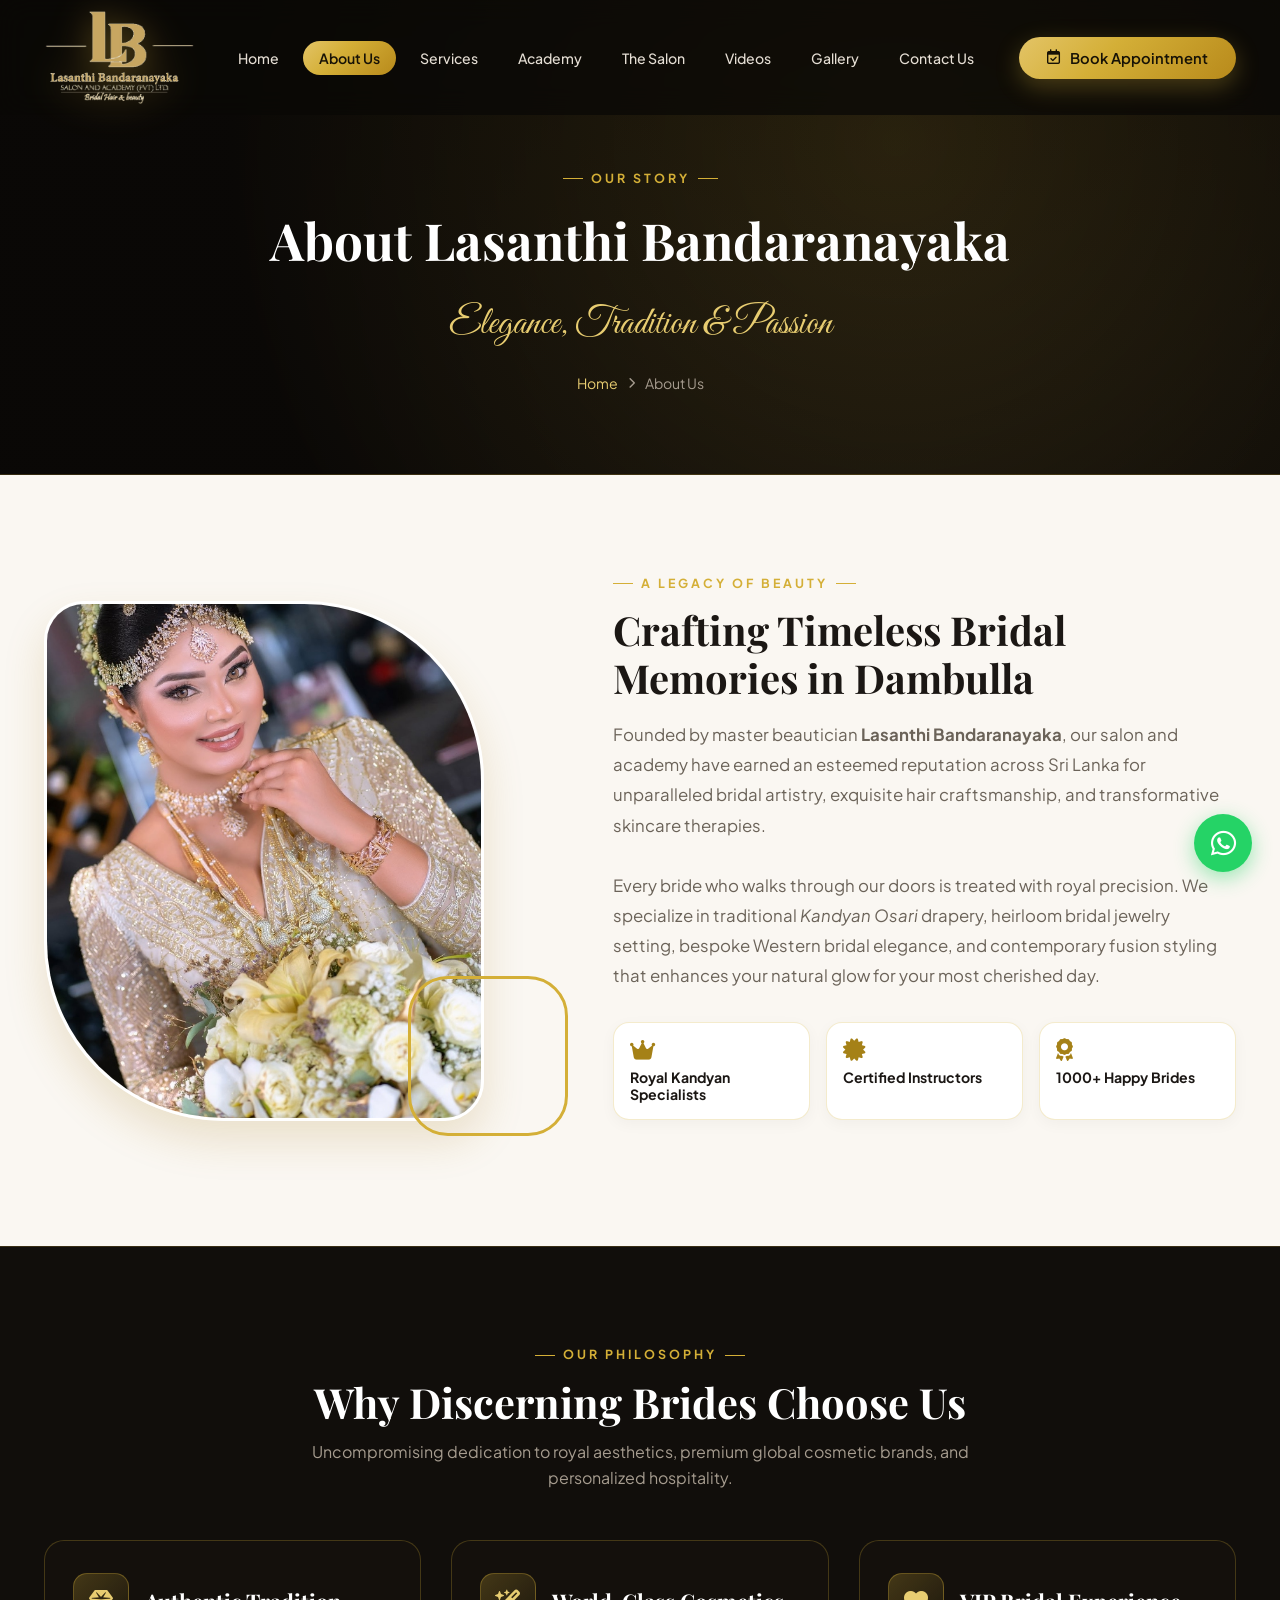
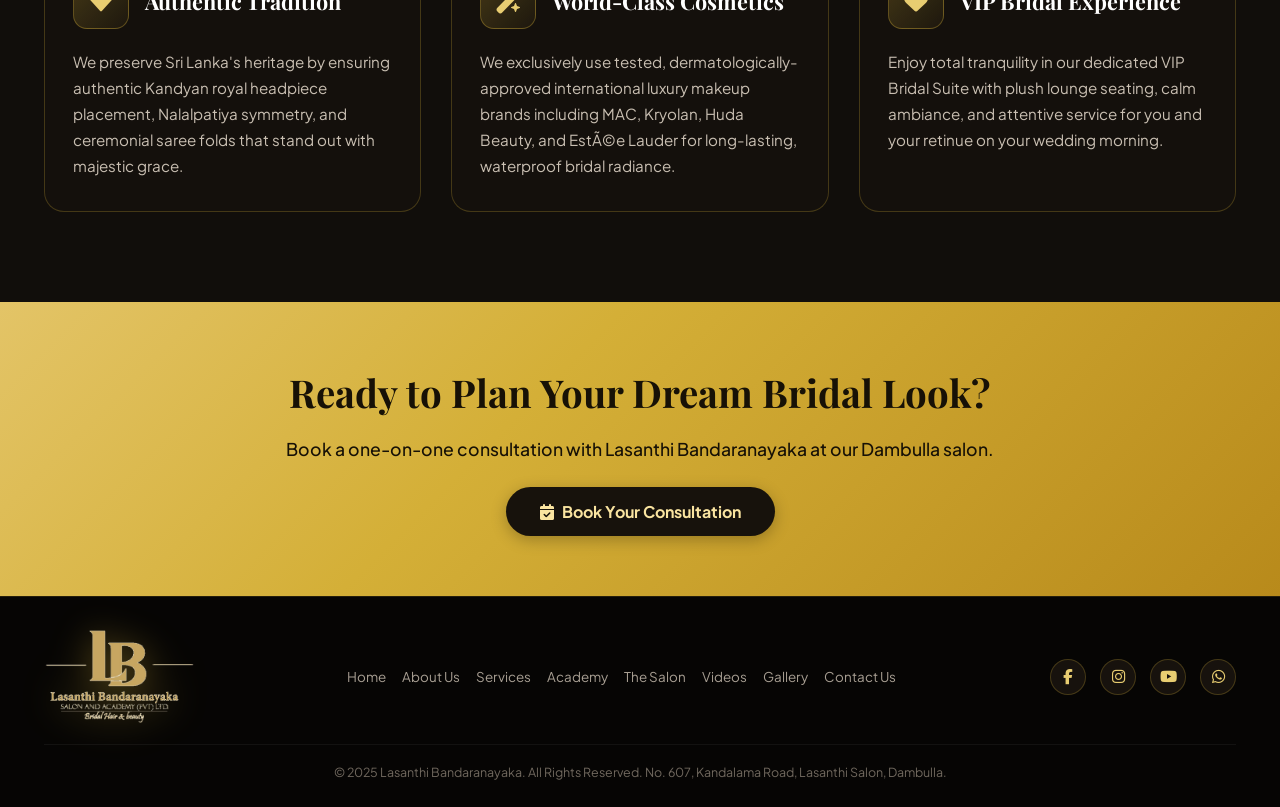
==== about.html @ 5cc7f461 "aaa aaaaaa" ====
﻿<!DOCTYPE html>
<html lang="en">
<head>
  <meta charset="UTF-8">
  <meta name="viewport" content="width=device-width, initial-scale=1.0">
  <title>About Us | Lasanthi Bandaranayaka Salon & Academy (Pvt) Ltd</title>
  <meta name="description" content="Discover the story of Lasanthi Bandaranayaka, Sri Lanka's leading bridal artist in Dambulla with over a decade of excellence in Kandyan bridal dressing and beauty culture.">
  <link rel="icon" type="image/svg+xml" href="data:image/svg+xml,<svg xmlns='http://www.w3.org/2000/svg' viewBox='0 0 100 100'><circle cx='50' cy='50' r='45' fill='%23120e09' stroke='%23d4af37' stroke-width='4'/><text x='50%' y='58%' font-family='serif' font-size='42' font-weight='bold' fill='%23d4af37' text-anchor='middle'>LB</text></svg>">
  <link rel="preconnect" href="https://fonts.googleapis.com">
  <link rel="preconnect" href="https://fonts.gstatic.com" crossorigin>
  <link href="https://fonts.googleapis.com/css2?family=Cinzel:wght@500;600;700;800&family=Great+Vibes&family=Playfair+Display:ital,wght@0,400;0,600;0,700;1,400;1,600&family=Plus+Jakarta+Sans:wght@300;400;500;600;700&display=swap" rel="stylesheet">
  <link rel="stylesheet" href="https://cdnjs.cloudflare.com/ajax/libs/font-awesome/6.5.1/css/all.min.css">
  <link rel="stylesheet" href="assets/css/style.css">
</head>
<body>

  <!-- Header -->
  <header class="site-header scrolled">
    <div class="container nav-wrapper">
      <a href="index.html" class="brand-logo">
        <img src="assets/images/logo_transparent.png" alt="Lasanthi Bandaranayaka Salon and Academy (Pvt) Ltd" class="site-logo-img">
      </a>

      <nav>
        <ul class="nav-menu">
          <li><a href="index.html" class="nav-link">Home</a></li>
          <li><a href="about.html" class="nav-link active">About Us</a></li>
          <li><a href="services.html" class="nav-link">Services</a></li>
          <li><a href="academy.html" class="nav-link">Academy</a></li>
          <li><a href="salon.html" class="nav-link">The Salon</a></li>
          <li><a href="videos.html" class="nav-link">Videos</a></li>
          <li><a href="gallery.html" class="nav-link">Gallery</a></li>
          <li><a href="contact.html" class="nav-link">Contact Us</a></li>
        </ul>
      </nav>

      <div class="header-action">
        <button class="btn-gold" data-open-modal="booking">
          <i class="fa-regular fa-calendar-check"></i>
          <span>Book Appointment</span>
        </button>
        <button class="mobile-toggle" aria-label="Toggle navigation">
          <i class="fa-solid fa-bars"></i>
        </button>
      </div>
    </div>
  </header>

  <!-- Banner -->
  <section class="page-banner">
    <div class="container">
      <span class="tag-label">Our Story</span>
      <h1 class="page-banner-title">About Lasanthi Bandaranayaka</h1>
      <div class="page-banner-sub">Elegance, Tradition & Passion</div>
      <div class="breadcrumb-nav">
        <a href="index.html">Home</a>
        <i class="fa-solid fa-chevron-right" style="font-size: 0.7rem;"></i>
        <span>About Us</span>
      </div>
    </div>
  </section>

  <!-- Main Story Section -->
  <section class="about-section" style="padding: 90px 0;">
    <div class="container about-grid">
      <div class="about-visual">
        <div class="about-image-frame">
          <img src="assets/images/bridal_2.jpg" alt="Lasanthi Bandaranayaka Bridal Artistry">
        </div>
        <div class="about-frame-decor"></div>
      </div>

      <div class="about-content">
        <span class="tag-label">A Legacy of Beauty</span>
        <h2 class="about-title">Crafting Timeless Bridal Memories in Dambulla</h2>
        <p class="about-text">
          Founded by master beautician <strong>Lasanthi Bandaranayaka</strong>, our salon and academy have earned an esteemed reputation across Sri Lanka for unparalleled bridal artistry, exquisite hair craftsmanship, and transformative skincare therapies.
        </p>
        <p class="about-text">
          Every bride who walks through our doors is treated with royal precision. We specialize in traditional <em>Kandyan Osari</em> drapery, heirloom bridal jewelry setting, bespoke Western bridal elegance, and contemporary fusion styling that enhances your natural glow for your most cherished day.
        </p>

        <div class="about-badges">
          <div class="badge-item">
            <i class="fa-solid fa-crown"></i>
            <span>Royal Kandyan Specialists</span>
          </div>
          <div class="badge-item">
            <i class="fa-solid fa-certificate"></i>
            <span>Certified Instructors</span>
          </div>
          <div class="badge-item">
            <i class="fa-solid fa-award"></i>
            <span>1000+ Happy Brides</span>
          </div>
        </div>
      </div>
    </div>
  </section>

  <!-- Values & Philosophy Section -->
  <section style="background: #110e0b; padding: 90px 0; border-top: 1px solid rgba(212, 175, 55, 0.2);">
    <div class="container">
      <div class="section-header-center">
        <span class="tag-label">Our Philosophy</span>
        <h2 class="section-heading">Why Discerning Brides Choose Us</h2>
        <p class="section-subtext">Uncompromising dedication to royal aesthetics, premium global cosmetic brands, and personalized hospitality.</p>
      </div>

      <div class="services-catalog-grid" style="grid-template-columns: repeat(3, 1fr);">
        <div class="service-detail-card">
          <div class="service-card-head">
            <div class="service-card-icon"><i class="fa-solid fa-gem"></i></div>
            <h3 class="service-card-name">Authentic Tradition</h3>
          </div>
          <p style="color: #c9bfb2; font-size: 0.95rem; line-height: 1.7;">
            We preserve Sri Lanka's heritage by ensuring authentic Kandyan royal headpiece placement, Nalalpatiya symmetry, and ceremonial saree folds that stand out with majestic grace.
          </p>
        </div>

        <div class="service-detail-card">
          <div class="service-card-head">
            <div class="service-card-icon"><i class="fa-solid fa-wand-magic-sparkles"></i></div>
            <h3 class="service-card-name">World-Class Cosmetics</h3>
          </div>
          <p style="color: #c9bfb2; font-size: 0.95rem; line-height: 1.7;">
            We exclusively use tested, dermatologically-approved international luxury makeup brands including MAC, Kryolan, Huda Beauty, and EstÃ©e Lauder for long-lasting, waterproof bridal radiance.
          </p>
        </div>

        <div class="service-detail-card">
          <div class="service-card-head">
            <div class="service-card-icon"><i class="fa-solid fa-heart"></i></div>
            <h3 class="service-card-name">VIP Bridal Experience</h3>
          </div>
          <p style="color: #c9bfb2; font-size: 0.95rem; line-height: 1.7;">
            Enjoy total tranquility in our dedicated VIP Bridal Suite with plush lounge seating, calm ambiance, and attentive service for you and your retinue on your wedding morning.
          </p>
        </div>
      </div>
    </div>
  </section>

  <!-- CTA Banner -->
  <section style="background: var(--gold-gradient); padding: 60px 0; color: #171106; text-align: center;">
    <div class="container">
      <h2 style="font-family: var(--font-serif); font-size: 2.4rem; margin-bottom: 12px; font-weight: 700;">Ready to Plan Your Dream Bridal Look?</h2>
      <p style="font-size: 1.1rem; font-weight: 500; margin-bottom: 24px;">Book a one-on-one consultation with Lasanthi Bandaranayaka at our Dambulla salon.</p>
      <button class="btn-dark-pill" data-open-modal="booking" style="font-size: 1rem; padding: 14px 34px;">
        <i class="fa-solid fa-calendar-check"></i>
        <span>Book Your Consultation</span>
      </button>
    </div>
  </section>

  <!-- Footer -->
  <footer class="site-footer">
    <div class="container">
      <div class="footer-row">
        <a href="index.html" class="brand-logo">
          <img src="assets/images/logo_transparent.png" alt="Lasanthi Bandaranayaka Salon and Academy (Pvt) Ltd" class="site-logo-img">
        </a>

        <ul class="footer-nav">
          <li><a href="index.html">Home</a></li>
          <li><a href="about.html">About Us</a></li>
          <li><a href="services.html">Services</a></li>
          <li><a href="academy.html">Academy</a></li>
          <li><a href="salon.html">The Salon</a></li>
          <li><a href="videos.html">Videos</a></li>
          <li><a href="gallery.html">Gallery</a></li>
          <li><a href="contact.html">Contact Us</a></li>
        </ul>

        <div class="social-links">
          <a href="https://facebook.com" target="_blank" rel="noopener" class="social-icon" aria-label="Facebook"><i class="fa-brands fa-facebook-f"></i></a>
          <a href="https://instagram.com" target="_blank" rel="noopener" class="social-icon" aria-label="Instagram"><i class="fa-brands fa-instagram"></i></a>
          <a href="https://youtube.com" target="_blank" rel="noopener" class="social-icon" aria-label="YouTube"><i class="fa-brands fa-youtube"></i></a>
          <a href="https://wa.me/94777958184" target="_blank" rel="noopener" class="social-icon" aria-label="WhatsApp"><i class="fa-brands fa-whatsapp"></i></a>
        </div>
      </div>

      <div class="footer-bottom-copy">
        &copy; 2025 Lasanthi Bandaranayaka. All Rights Reserved. No. 607, Kandalama Road, Lasanthi Salon, Dambulla.
      </div>
    </div>
  </footer>

  <!-- Booking Modal -->
  <div class="modal-backdrop" id="appointment-modal">
    <div class="modal-content-card">
      <button class="modal-close-btn" aria-label="Close modal"><i class="fa-solid fa-xmark"></i></button>
      <div style="text-align: center; margin-bottom: 24px;">
        <span class="tag-label">Reservation</span>
        <h2 style="font-family: var(--font-serif); color: #fff; font-size: 1.8rem;">Book an Appointment</h2>
        <p style="color: var(--text-muted); font-size: 0.88rem; margin-top: 4px;">Connect with Lasanthi Salon Dambulla directly via WhatsApp</p>
      </div>

      <form id="booking-form">
        <div class="form-group">
          <label class="form-label" for="booking-name">Your Full Name</label>
          <input type="text" id="booking-name" class="form-control" placeholder="e.g. Nimali Perera" required>
        </div>

        <div class="form-group">
          <label class="form-label" for="booking-phone">Contact Number</label>
          <input type="tel" id="booking-phone" class="form-control" placeholder="e.g. 077 123 4567" required>
        </div>

        <div class="form-group">
          <label class="form-label" for="booking-service">Service or Course</label>
          <select id="booking-service" class="form-control" required>
            <option value="Bridal Makeup">Bridal Makeup & Saree Draping (Kandyan / Western)</option>
            <option value="Hair Styling">Hair Styling & Treatment</option>
            <option value="Facial & Skin Care">Facial & Skin Care Therapy</option>
            <option value="Makeup Services">Party / Event Makeup</option>
            <option value="Nail Care">Nail Art & Manicure</option>
            <option value="Beauty Treatments">Full Body Beauty Treatment</option>
            <option value="Academy Enrollment">Beauty Academy Diploma / Course</option>
          </select>
        </div>

        <div class="form-group">
          <label class="form-label" for="booking-date">Preferred Date</label>
          <input type="date" id="booking-date" class="form-control">
        </div>

        <div class="form-group">
          <label class="form-label" for="booking-notes">Special Requests / Questions</label>
          <textarea id="booking-notes" class="form-control" rows="3" placeholder="Tell us about your wedding date, event, or inquiry..."></textarea>
        </div>

        <button type="submit" class="btn-gold" style="width: 100%; padding: 14px; font-size: 1rem; border-radius: var(--radius-md);">
          <i class="fa-brands fa-whatsapp" style="font-size: 1.2rem;"></i>
          <span>Send Booking Request via WhatsApp</span>
        </button>
      </form>
    </div>
  </div>

  <!-- Floating WhatsApp Quick Button -->
  <a href="https://wa.me/94777958184?text=Hello%20Lasanthi%20Salon%20%26%20Academy%2C%20I%20would%20like%20to%20inquire%20about%20your%20services" class="floating-wa-btn" target="_blank" rel="noopener" aria-label="Chat on WhatsApp">
    <i class="fa-brands fa-whatsapp"></i>
  </a>

  <script src="assets/js/main.js"></script>
</body>
</html>
---- assets/css/style.css ----
/* ==========================================================================
   LASANTHI BANDARANAYAKA SALON & ACADEMY (PVT) LTD
   Bridal Hair & Beauty - Official Luxury Stylesheet
   ========================================================================== */

:root {
  --color-bg-dark: #0a0806;
  --color-bg-dark-card: #13100d;
  --color-bg-dark-surface: #181410;
  --color-bg-light: #faf7f2;
  --color-bg-light-alt: #f3ece1;
  --color-cream: #fffaf0;
  
  --color-gold-100: #fbf5df;
  --color-gold-200: #f5e4a8;
  --color-gold-300: #e8cd71;
  --color-gold-400: #d4af37;
  --color-gold-500: #c29d28;
  --color-gold-600: #a58117;
  --color-gold-700: #7c5f0e;
  
  --gold-gradient: linear-gradient(135deg, #e3c467 0%, #d4af37 40%, #b88a1b 100%);
  --gold-gradient-hover: linear-gradient(135deg, #f7dc88 0%, #e2be4b 40%, #c89824 100%);
  --gold-gradient-soft: linear-gradient(135deg, rgba(212, 175, 55, 0.25) 0%, rgba(212, 175, 55, 0.05) 100%);
  --dark-gradient: linear-gradient(180deg, #0a0806 0%, #15110d 100%);
  
  --text-light: #f7f2ea;
  --text-muted: #a69c8f;
  --text-dark: #1b1714;
  --text-dark-muted: #6b6359;
  
  --font-serif: 'Playfair Display', Georgia, serif;
  --font-title: 'Cinzel', serif;
  --font-script: 'Great Vibes', cursive;
  --font-body: 'Plus Jakarta Sans', system-ui, -apple-system, sans-serif;
  
  --shadow-sm: 0 4px 12px rgba(0, 0, 0, 0.08);
  --shadow-md: 0 8px 24px rgba(0, 0, 0, 0.12);
  --shadow-lg: 0 16px 40px rgba(0, 0, 0, 0.2);
  --shadow-gold: 0 8px 25px rgba(212, 175, 55, 0.3);
  --shadow-gold-lg: 0 14px 45px rgba(212, 175, 55, 0.45);
  
  --radius-sm: 8px;
  --radius-md: 16px;
  --radius-lg: 24px;
  --radius-full: 9999px;
  
  --transition: all 0.35s cubic-bezier(0.2, 0.8, 0.2, 1);
}

*, *::before, *::after {
  box-sizing: border-box;
  margin: 0;
  padding: 0;
}

html {
  scroll-behavior: smooth;
  font-size: 16px;
}

body {
  font-family: var(--font-body);
  color: var(--text-light);
  background-color: var(--color-bg-dark);
  line-height: 1.6;
  overflow-x: hidden;
  -webkit-font-smoothing: antialiased;
}

a {
  color: inherit;
  text-decoration: none;
  transition: var(--transition);
}

img, video {
  max-width: 100%;
  display: block;
}

button {
  font-family: inherit;
  border: none;
  background: none;
  cursor: pointer;
  outline: none;
  transition: var(--transition);
}

.container {
  width: 100%;
  max-width: 1240px;
  margin: 0 auto;
  padding: 0 24px;
}

/* ==========================================================================
   Typography & Utilities
   ========================================================================== */
.font-script {
  font-family: var(--font-script);
}

.font-serif {
  font-family: var(--font-serif);
}

.font-title {
  font-family: var(--font-title);
}

.text-gold {
  color: var(--color-gold-400);
}

.text-gradient-gold {
  background: var(--gold-gradient);
  -webkit-background-clip: text;
  -webkit-text-fill-color: transparent;
  display: inline-block;
}

.tag-label {
  display: inline-flex;
  align-items: center;
  gap: 8px;
  font-size: 0.78rem;
  letter-spacing: 3px;
  text-transform: uppercase;
  font-weight: 700;
  color: var(--color-gold-400);
  margin-bottom: 12px;
}

.tag-label::before,
.tag-label::after {
  content: '';
  display: inline-block;
  width: 20px;
  height: 1px;
  background-color: var(--color-gold-400);
}

.btn-gold {
  display: inline-flex;
  align-items: center;
  justify-content: center;
  gap: 10px;
  background: var(--gold-gradient);
  color: #171206;
  font-weight: 600;
  font-size: 0.92rem;
  padding: 12px 28px;
  border-radius: var(--radius-full);
  box-shadow: var(--shadow-gold);
  transition: var(--transition);
  cursor: pointer;
}

.btn-gold:hover {
  transform: translateY(-2px);
  box-shadow: var(--shadow-gold-lg);
  background: var(--gold-gradient-hover);
}

.btn-outline-gold {
  display: inline-flex;
  align-items: center;
  justify-content: center;
  gap: 10px;
  border: 1.5px solid var(--color-gold-400);
  color: var(--color-gold-200);
  font-weight: 600;
  font-size: 0.92rem;
  padding: 12px 28px;
  border-radius: var(--radius-full);
  background: rgba(212, 175, 55, 0.05);
  backdrop-filter: blur(8px);
  transition: var(--transition);
  cursor: pointer;
}

.btn-outline-gold:hover {
  background: rgba(212, 175, 55, 0.15);
  border-color: var(--color-gold-300);
  color: #fff;
  transform: translateY(-2px);
}

/* ==========================================================================
   Header & Navigation
   ========================================================================== */
.site-header {
  position: fixed;
  top: 0;
  left: 0;
  right: 0;
  z-index: 1000;
  padding: 10px 0;
  transition: var(--transition);
  background: rgba(10, 8, 6, 0.75);
  backdrop-filter: blur(14px);
}

.site-header.scrolled {
  background: rgba(10, 8, 6, 0.96);
  backdrop-filter: blur(16px);
  padding: 6px 0;
  border-bottom: 1px solid rgba(212, 175, 55, 0.25);
  box-shadow: 0 6px 25px rgba(0, 0, 0, 0.7);
}

.nav-wrapper {
  display: flex;
  align-items: center;
  justify-content: space-between;
}

.brand-logo {
  display: flex;
  align-items: center;
  gap: 14px;
}

.site-logo-img {
  height: 95px;
  width: auto;
  object-fit: contain;
  filter: drop-shadow(0 4px 18px rgba(212, 175, 55, 0.45));
  transition: all 0.35s ease;
}

.site-header.scrolled .site-logo-img {
  height: 75px;
}

.brand-monogram {
  display: none;
}

/* ==========================================================================
   Dynamic Swapping Hero Banner (Video & Image Slider)
   ========================================================================== */
.hero-slider-section {
  position: relative;
  width: 100%;
  height: 100vh;
  min-height: 720px;
  background-color: var(--color-bg-dark);
  overflow: hidden;
}

.hero-slide {
  position: absolute;
  inset: 0;
  opacity: 0;
  visibility: hidden;
  transition: opacity 1s cubic-bezier(0.4, 0, 0.2, 1), visibility 1s;
  z-index: 1;
}

.hero-slide.active {
  opacity: 1;
  visibility: visible;
  z-index: 2;
}

.hero-slide-media {
  position: absolute;
  inset: 0;
  width: 100%;
  height: 100%;
  overflow: hidden;
}

.hero-slide-media img,
.hero-slide-media video {
  width: 100%;
  height: 100%;
  object-fit: cover;
  transform: scale(1.05);
  transition: transform 7s ease-out;
}

.hero-slide.active .hero-slide-media img,
.hero-slide.active .hero-slide-media video {
  transform: scale(1);
}

.hero-slide-overlay {
  position: absolute;
  inset: 0;
  background: linear-gradient(
    90deg, 
    rgba(10, 8, 6, 0.95) 0%, 
    rgba(10, 8, 6, 0.75) 45%, 
    rgba(10, 8, 6, 0.4) 100%
  );
  z-index: 2;
}

.hero-slide-content {
  position: relative;
  z-index: 3;
  height: 100%;
  display: flex;
  flex-direction: column;
  align-items: flex-start;
  justify-content: center;
  text-align: left;
  max-width: 720px;
  padding-top: 80px;
  margin-left: 0;
  margin-right: auto;
}

.hero-slide-content .tag-label {
  align-self: flex-start;
  margin-left: 0;
  animation: fadeInUp 0.8s ease backwards;
}

.hero-slide-content .hero-title {
  font-size: 3.8rem;
  line-height: 1.1;
  text-align: left;
  margin-bottom: 8px;
  animation: fadeInUp 0.8s ease 0.15s backwards;
}

.hero-slide-content .hero-script {
  font-size: 2.8rem;
  text-align: left;
  margin-bottom: 20px;
  animation: fadeInUp 0.8s ease 0.3s backwards;
}

.hero-slide-content .hero-desc {
  font-size: 1.12rem;
  color: #dfd7cc;
  line-height: 1.7;
  text-align: left;
  margin-bottom: 34px;
  margin-left: 0;
  animation: fadeInUp 0.8s ease 0.45s backwards;
}

.hero-slide-content .hero-cta-group {
  display: flex;
  align-items: center;
  justify-content: flex-start;
  gap: 18px;
  flex-wrap: wrap;
  width: 100%;
  animation: fadeInUp 0.8s ease 0.6s backwards;
}

/* Discreet Video Volume Toggle */
.hero-sound-mini-btn {
  position: absolute;
  bottom: 35px;
  right: 40px;
  z-index: 10;
  width: 48px;
  height: 48px;
  border-radius: 50%;
  background: rgba(18, 14, 10, 0.75);
  border: 1px solid rgba(212, 175, 55, 0.4);
  color: var(--color-gold-300);
  display: flex;
  align-items: center;
  justify-content: center;
  font-size: 1.1rem;
  backdrop-filter: blur(10px);
  cursor: pointer;
  transition: var(--transition);
  box-shadow: 0 4px 20px rgba(0, 0, 0, 0.5);
}

.hero-sound-mini-btn:hover {
  background: var(--color-gold-400);
  color: #110e08;
  transform: scale(1.1);
}

/* ==========================================================================
   Smooth Scroller Animations
   ========================================================================== */
.reveal-on-scroll {
  opacity: 0;
  transform: translateY(40px);
  transition: opacity 0.8s cubic-bezier(0.16, 1, 0.3, 1), transform 0.8s cubic-bezier(0.16, 1, 0.3, 1);
  will-change: opacity, transform;
}

.reveal-on-scroll.is-revealed {
  opacity: 1;
  transform: translateY(0);
}

.reveal-on-scroll.scale-up {
  transform: scale(0.94) translateY(30px);
}

.reveal-on-scroll.scale-up.is-revealed {
  transform: scale(1) translateY(0);
}

.reveal-on-scroll.slide-left {
  transform: translateX(-40px);
}

.reveal-on-scroll.slide-left.is-revealed {
  transform: translateX(0);
}

.reveal-on-scroll.slide-right {
  transform: translateX(40px);
}

.reveal-on-scroll.slide-right.is-revealed {
  transform: translateX(0);
}

.delay-1 { transition-delay: 0.15s; }
.delay-2 { transition-delay: 0.3s; }
.delay-3 { transition-delay: 0.45s; }
.delay-4 { transition-delay: 0.6s; }


@keyframes fadeInUp {
  from {
    opacity: 0;
    transform: translateY(30px);
  }
  to {
    opacity: 1;
    transform: translateY(0);
  }
}

/* Banner Mode Switcher & Controls */
.hero-controls-wrapper {
  position: absolute;
  bottom: 40px;
  right: 50px;
  z-index: 10;
  display: flex;
  align-items: center;
  gap: 20px;
}

.hero-mode-pills {
  display: flex;
  background: rgba(18, 14, 10, 0.8);
  border: 1px solid rgba(212, 175, 55, 0.35);
  border-radius: var(--radius-full);
  padding: 4px;
  backdrop-filter: blur(10px);
}

.mode-pill-btn {
  padding: 8px 18px;
  border-radius: var(--radius-full);
  font-size: 0.82rem;
  font-weight: 600;
  color: #c9bfb2;
  display: flex;
  align-items: center;
  gap: 8px;
  cursor: pointer;
  transition: var(--transition);
}

.mode-pill-btn.active {
  background: var(--gold-gradient);
  color: #161108;
}

.sound-toggle-btn {
  width: 44px;
  height: 44px;
  border-radius: 50%;
  background: rgba(18, 14, 10, 0.8);
  border: 1px solid rgba(212, 175, 55, 0.35);
  color: var(--color-gold-300);
  display: flex;
  align-items: center;
  justify-content: center;
  font-size: 1rem;
  backdrop-filter: blur(10px);
  cursor: pointer;
  transition: var(--transition);
}

.sound-toggle-btn:hover {
  background: var(--color-gold-400);
  color: #000;
  transform: scale(1.08);
}

.hero-arrow-nav {
  display: flex;
  align-items: center;
  gap: 10px;
}

.slider-arrow-btn {
  width: 44px;
  height: 44px;
  border-radius: 50%;
  background: rgba(18, 14, 10, 0.8);
  border: 1px solid rgba(212, 175, 55, 0.35);
  color: var(--color-gold-300);
  display: flex;
  align-items: center;
  justify-content: center;
  cursor: pointer;
  backdrop-filter: blur(10px);
  transition: var(--transition);
}

.slider-arrow-btn:hover {
  background: var(--color-gold-400);
  color: #120e06;
  border-color: var(--color-gold-400);
}

.slider-progress-counter {
  font-family: var(--font-serif);
  font-size: 1.1rem;
  color: var(--color-gold-300);
  margin-right: 10px;
  letter-spacing: 2px;
}

/* ==========================================================================
   Trust Stats Bar (Modern Salon Metric Strip)
   ========================================================================== */
.trust-stats-bar {
  background: #14100c;
  border-top: 1px solid rgba(212, 175, 55, 0.25);
  border-bottom: 1px solid rgba(212, 175, 55, 0.25);
  padding: 30px 0;
  position: relative;
  z-index: 5;
}

.stats-grid {
  display: grid;
  grid-template-columns: repeat(4, 1fr);
  gap: 24px;
  text-align: center;
}

.stat-card-item {
  position: relative;
  padding: 0 16px;
}

.stat-card-item:not(:last-child)::after {
  content: '';
  position: absolute;
  right: 0;
  top: 15%;
  height: 70%;
  width: 1px;
  background: linear-gradient(180deg, transparent, rgba(212, 175, 55, 0.4), transparent);
}

.stat-number {
  font-family: var(--font-serif);
  font-size: 2.4rem;
  font-weight: 700;
  color: #fff;
  background: var(--gold-gradient);
  -webkit-background-clip: text;
  -webkit-text-fill-color: transparent;
  line-height: 1.1;
  margin-bottom: 6px;
}

.stat-label {
  font-size: 0.86rem;
  font-weight: 600;
  color: #b5aba0;
  text-transform: uppercase;
  letter-spacing: 1px;
}

/* ==========================================================================
   Master Stylist Spotlight
   ========================================================================== */
.stylist-spotlight-section {
  background: radial-gradient(circle at 20% 50%, rgba(212, 175, 55, 0.1) 0%, rgba(10, 8, 6, 0.98) 70%),
              linear-gradient(180deg, #0e0b08 0%, #15110d 100%);
  padding: 100px 0;
  border-bottom: 1px solid rgba(212, 175, 55, 0.15);
}

.spotlight-grid {
  display: grid;
  grid-template-columns: 0.9fr 1.1fr;
  align-items: center;
  gap: 60px;
}

.stylist-portrait-card {
  position: relative;
  border-radius: 30px;
  overflow: hidden;
  border: 2px solid rgba(212, 175, 55, 0.4);
  box-shadow: 0 20px 50px rgba(0, 0, 0, 0.8), 0 0 30px rgba(212, 175, 55, 0.2);
  height: 520px;
}

.stylist-portrait-card img {
  width: 100%;
  height: 100%;
  object-fit: cover;
}

.stylist-seal {
  position: absolute;
  bottom: 24px;
  right: 24px;
  width: 90px;
  height: 90px;
  border-radius: 50%;
  background: var(--gold-gradient);
  color: #120e06;
  display: flex;
  flex-direction: column;
  align-items: center;
  justify-content: center;
  font-size: 0.7rem;
  font-weight: 800;
  text-align: center;
  text-transform: uppercase;
  box-shadow: 0 4px 15px rgba(0, 0, 0, 0.5);
  border: 2px solid #fff;
}

.stylist-seal i {
  font-size: 1.3rem;
  margin-bottom: 2px;
}


.nav-menu {
  display: flex;
  align-items: center;
  gap: 8px;
  list-style: none;
}

.nav-link {
  font-size: 0.88rem;
  font-weight: 500;
  color: #e5ded4;
  padding: 8px 16px;
  border-radius: var(--radius-full);
  transition: var(--transition);
}

.nav-link:hover {
  color: var(--color-gold-300);
}

.nav-link.active {
  background: var(--gold-gradient);
  color: #171206;
  font-weight: 600;
}

.header-action {
  display: flex;
  align-items: center;
  gap: 16px;
}

.mobile-toggle {
  display: none;
  font-size: 1.5rem;
  color: var(--color-gold-400);
}

/* ==========================================================================
   Hero Section
   ========================================================================== */
.hero-section {
  position: relative;
  min-height: 100vh;
  display: flex;
  align-items: center;
  padding-top: 100px;
  padding-bottom: 90px;
  background: radial-gradient(circle at 75% 40%, rgba(212, 175, 55, 0.12) 0%, rgba(10, 8, 6, 0.95) 70%),
              linear-gradient(135deg, #090705 0%, #17120d 100%);
  overflow: hidden;
}

.hero-bg-shapes {
  position: absolute;
  inset: 0;
  pointer-events: none;
  overflow: hidden;
}

.hero-curve-glow {
  position: absolute;
  top: 15%;
  right: -5%;
  width: 650px;
  height: 650px;
  background: radial-gradient(circle, rgba(212, 175, 55, 0.18) 0%, rgba(212, 175, 55, 0) 70%);
  filter: blur(50px);
  z-index: 1;
}

.hero-curve-gold {
  position: absolute;
  top: 0;
  left: 0;
  width: 100%;
  height: 100%;
  background-image: 
    radial-gradient(circle at 10% 20%, rgba(212, 175, 55, 0.05) 0%, transparent 40%),
    radial-gradient(circle at 90% 85%, rgba(212, 175, 55, 0.08) 0%, transparent 50%);
  z-index: 1;
}

.hero-grid {
  display: grid;
  grid-template-columns: 1.1fr 0.9fr;
  align-items: center;
  gap: 40px;
  position: relative;
  z-index: 2;
}

.hero-content {
  max-width: 580px;
}

.hero-eyebrow {
  font-size: 0.85rem;
  font-weight: 700;
  letter-spacing: 4px;
  text-transform: uppercase;
  color: var(--color-gold-300);
  margin-bottom: 14px;
  display: block;
}

.hero-title {
  font-family: var(--font-serif);
  font-size: 3.6rem;
  line-height: 1.1;
  font-weight: 700;
  color: #fff;
  margin-bottom: 6px;
}

.hero-script {
  font-family: var(--font-script);
  font-size: 3.2rem;
  color: var(--color-gold-300);
  line-height: 1.1;
  margin-bottom: 24px;
  text-shadow: 0 4px 15px rgba(212, 175, 55, 0.25);
}

.hero-desc {
  font-size: 1.1rem;
  color: #d1c8bd;
  margin-bottom: 36px;
  line-height: 1.7;
}

.hero-cta-group {
  display: flex;
  align-items: center;
  gap: 18px;
  flex-wrap: wrap;
}

.hero-visual {
  position: relative;
  display: flex;
  justify-content: center;
}

.hero-image-frame {
  position: relative;
  width: 100%;
  max-width: 440px;
  height: 540px;
  border-radius: 220px 220px 40px 40px;
  overflow: hidden;
  box-shadow: 0 20px 50px rgba(0, 0, 0, 0.8), 0 0 30px rgba(212, 175, 55, 0.25);
  border: 2px solid rgba(212, 175, 55, 0.4);
}

.hero-image-frame img {
  width: 100%;
  height: 100%;
  object-fit: cover;
  transition: transform 0.8s ease;
}

.hero-image-frame:hover img {
  transform: scale(1.04);
}

.hero-badge-float {
  position: absolute;
  bottom: 25px;
  left: -20px;
  background: rgba(19, 16, 13, 0.9);
  border: 1px solid rgba(212, 175, 55, 0.4);
  padding: 14px 22px;
  border-radius: var(--radius-md);
  backdrop-filter: blur(12px);
  display: flex;
  align-items: center;
  gap: 14px;
  box-shadow: var(--shadow-lg);
  z-index: 3;
}

.hero-badge-float i {
  font-size: 1.8rem;
  color: var(--color-gold-400);
}

.hero-badge-title {
  font-size: 0.82rem;
  font-weight: 700;
  color: #fff;
}

.hero-badge-sub {
  font-size: 0.74rem;
  color: var(--color-gold-300);
}

/* ==========================================================================
   Services Floating Ribbon
   ========================================================================== */
.services-ribbon-wrapper {
  position: relative;
  margin-top: -55px;
  z-index: 10;
  padding: 0 16px;
}

.services-ribbon {
  background: #ffffff;
  border-radius: 20px;
  padding: 24px 30px;
  box-shadow: 0 20px 50px rgba(0, 0, 0, 0.15), 0 0 0 1px rgba(212, 175, 55, 0.2);
  display: grid;
  grid-template-columns: repeat(6, 1fr);
  gap: 16px;
}

.service-card-mini {
  display: flex;
  flex-direction: column;
  align-items: center;
  text-align: center;
  padding: 14px 8px;
  border-radius: var(--radius-md);
  transition: var(--transition);
  cursor: pointer;
  border: 1px solid transparent;
}

.service-card-mini:hover {
  background: #fcf9f2;
  border-color: rgba(212, 175, 55, 0.3);
  transform: translateY(-4px);
  box-shadow: var(--shadow-sm);
}

.service-icon-box {
  width: 52px;
  height: 52px;
  border-radius: 50%;
  background: #fbf5e6;
  border: 1px solid rgba(212, 175, 55, 0.3);
  display: flex;
  align-items: center;
  justify-content: center;
  font-size: 1.35rem;
  color: var(--color-gold-600);
  margin-bottom: 10px;
  transition: var(--transition);
}

.service-card-mini:hover .service-icon-box {
  background: var(--gold-gradient);
  color: #171206;
  transform: rotate(5deg) scale(1.08);
}

.service-title-mini {
  font-size: 0.86rem;
  font-weight: 700;
  color: var(--text-dark);
  line-height: 1.25;
}

/* ==========================================================================
   About Us Section (Light Luxury)
   ========================================================================== */
.about-section {
  background: var(--color-bg-light);
  color: var(--text-dark);
  padding: 120px 0 100px;
  position: relative;
  overflow: hidden;
}

.about-bg-flower {
  position: absolute;
  top: -40px;
  right: -40px;
  width: 320px;
  height: 320px;
  opacity: 0.08;
  pointer-events: none;
}

.about-grid {
  display: grid;
  grid-template-columns: 0.9fr 1.1fr;
  align-items: center;
  gap: 60px;
}

.about-visual {
  position: relative;
}

.about-image-frame {
  width: 100%;
  max-width: 440px;
  height: 520px;
  border-radius: 40px 180px 40px 180px;
  overflow: hidden;
  box-shadow: 0 20px 40px rgba(166, 124, 30, 0.18);
  border: 3px solid #fff;
  position: relative;
}

.about-image-frame img {
  width: 100%;
  height: 100%;
  object-fit: cover;
}

.about-frame-decor {
  position: absolute;
  bottom: -15px;
  right: -15px;
  width: 160px;
  height: 160px;
  border: 3px solid var(--color-gold-400);
  border-radius: 40px;
  z-index: 0;
  pointer-events: none;
}

.about-content {
  position: relative;
  z-index: 2;
}

.about-title {
  font-family: var(--font-serif);
  font-size: 2.5rem;
  line-height: 1.2;
  color: var(--text-dark);
  font-weight: 700;
  margin-bottom: 18px;
}

.about-text {
  font-size: 1.05rem;
  color: var(--text-dark-muted);
  line-height: 1.8;
  margin-bottom: 30px;
}

.about-badges {
  display: grid;
  grid-template-columns: repeat(3, 1fr);
  gap: 16px;
  margin-bottom: 36px;
}

.badge-item {
  display: flex;
  flex-direction: column;
  align-items: flex-start;
  gap: 8px;
  padding: 16px;
  border-radius: var(--radius-md);
  background: #ffffff;
  border: 1px solid rgba(212, 175, 55, 0.25);
  box-shadow: 0 4px 15px rgba(0, 0, 0, 0.04);
}

.badge-item i {
  font-size: 1.4rem;
  color: var(--color-gold-600);
}

.badge-item span {
  font-size: 0.88rem;
  font-weight: 700;
  color: var(--text-dark);
  line-height: 1.2;
}

/* ==========================================================================
   Beauty Academy Section (Dark Luxury)
   ========================================================================== */
.academy-section {
  background: var(--color-bg-dark);
  position: relative;
  padding: 110px 0;
  overflow: hidden;
}

.academy-curved-box {
  background: linear-gradient(135deg, #181410 0%, #100d0a 100%);
  border: 1px solid rgba(212, 175, 55, 0.3);
  border-radius: 32px;
  padding: 50px 60px;
  box-shadow: var(--shadow-lg), 0 0 35px rgba(212, 175, 55, 0.1);
  display: grid;
  grid-template-columns: 1fr 1fr;
  align-items: center;
  gap: 50px;
  position: relative;
}

.academy-curved-box::before {
  content: '';
  position: absolute;
  top: 0;
  right: 0;
  width: 250px;
  height: 250px;
  background: radial-gradient(circle, rgba(212, 175, 55, 0.15) 0%, transparent 70%);
  pointer-events: none;
}

.academy-title {
  font-family: var(--font-serif);
  font-size: 2.4rem;
  color: #fff;
  line-height: 1.2;
  margin-bottom: 16px;
}

.academy-desc {
  color: #d1c8bd;
  font-size: 1rem;
  line-height: 1.7;
  margin-bottom: 26px;
}

.academy-checklist {
  list-style: none;
  display: grid;
  grid-template-columns: 1fr;
  gap: 12px;
  margin-bottom: 34px;
}

.academy-checklist li {
  display: flex;
  align-items: center;
  gap: 12px;
  font-size: 0.95rem;
  color: #f2eee8;
  font-weight: 500;
}

.academy-checklist li i {
  color: var(--color-gold-400);
  font-size: 1.1rem;
}

.academy-visual {
  position: relative;
}

.academy-visual-frame {
  border-radius: 24px;
  overflow: hidden;
  border: 2px solid rgba(212, 175, 55, 0.35);
  box-shadow: var(--shadow-lg);
  height: 380px;
}

.academy-visual-frame img {
  width: 100%;
  height: 100%;
  object-fit: cover;
}

/* ==========================================================================
   Salon Showcase Section (Requested by user: "add sallon image also")
   ========================================================================== */
.salon-showcase-section {
  background: #110e0b;
  padding: 100px 0;
  position: relative;
}

.section-header-center {
  text-align: center;
  max-width: 680px;
  margin: 0 auto 50px;
}

.section-heading {
  font-family: var(--font-serif);
  font-size: 2.6rem;
  color: #fff;
  line-height: 1.2;
  margin-bottom: 12px;
}

.section-subtext {
  font-size: 1rem;
  color: var(--text-muted);
}

.salon-gallery-grid {
  display: grid;
  grid-template-columns: 1.3fr 0.7fr;
  gap: 24px;
  margin-bottom: 40px;
}

.salon-feature-card {
  position: relative;
  border-radius: 24px;
  overflow: hidden;
  height: 420px;
  border: 1px solid rgba(212, 175, 55, 0.25);
  box-shadow: var(--shadow-md);
}

.salon-feature-card img {
  width: 100%;
  height: 100%;
  object-fit: cover;
  transition: transform 0.6s ease;
}

.salon-feature-card:hover img {
  transform: scale(1.03);
}

.salon-card-overlay {
  position: absolute;
  inset: 0;
  background: linear-gradient(180deg, transparent 40%, rgba(10, 8, 6, 0.9) 100%);
  display: flex;
  flex-direction: column;
  justify-content: flex-end;
  padding: 30px;
}

.salon-card-title {
  font-family: var(--font-serif);
  font-size: 1.4rem;
  color: #fff;
  margin-bottom: 6px;
}

.salon-card-desc {
  font-size: 0.88rem;
  color: var(--color-gold-200);
}

.salon-facilities-pills {
  display: flex;
  flex-wrap: wrap;
  justify-content: center;
  gap: 14px;
}

.facility-pill {
  display: inline-flex;
  align-items: center;
  gap: 10px;
  padding: 10px 20px;
  background: rgba(26, 22, 18, 0.7);
  border: 1px solid rgba(212, 175, 55, 0.25);
  border-radius: var(--radius-full);
  font-size: 0.88rem;
  color: #e8ded1;
}

.facility-pill i {
  color: var(--color-gold-400);
}

/* ==========================================================================
   Videos Showcase Section (Requested: "3 videos in the folder use hem")
   ========================================================================== */
.videos-section {
  background: var(--color-bg-dark);
  padding: 100px 0;
  position: relative;
  border-top: 1px solid rgba(212, 175, 55, 0.15);
}

.videos-grid {
  display: grid;
  grid-template-columns: repeat(3, 1fr);
  gap: 28px;
}

.video-card {
  background: #15110d;
  border-radius: 24px;
  overflow: hidden;
  border: 1px solid rgba(212, 175, 55, 0.3);
  box-shadow: 0 12px 30px rgba(0, 0, 0, 0.4);
  position: relative;
  transition: var(--transition);
}

.video-card:hover {
  transform: translateY(-6px);
  border-color: var(--color-gold-400);
  box-shadow: 0 18px 45px rgba(212, 175, 55, 0.25);
}

.video-wrapper {
  position: relative;
  width: 100%;
  aspect-ratio: 9 / 14;
  background: #000;
  overflow: hidden;
}

.video-wrapper video {
  width: 100%;
  height: 100%;
  object-fit: cover;
  display: block;
}

.video-play-btn {
  position: absolute;
  top: 50%;
  left: 50%;
  transform: translate(-50%, -50%);
  width: 64px;
  height: 64px;
  border-radius: 50%;
  background: rgba(212, 175, 55, 0.85);
  color: #120e06;
  display: flex;
  align-items: center;
  justify-content: center;
  font-size: 1.6rem;
  box-shadow: 0 0 25px rgba(212, 175, 55, 0.6);
  cursor: pointer;
  z-index: 5;
  transition: var(--transition);
}

.video-play-btn:hover {
  background: #fff;
  transform: translate(-50%, -50%) scale(1.1);
  color: var(--color-gold-600);
}

.video-card.playing .video-play-btn {
  opacity: 0;
  pointer-events: none;
}

.video-badge {
  position: absolute;
  top: 16px;
  right: 16px;
  background: rgba(10, 8, 6, 0.75);
  border: 1px solid rgba(212, 175, 55, 0.4);
  padding: 6px 14px;
  border-radius: var(--radius-full);
  font-size: 0.75rem;
  font-weight: 600;
  color: var(--color-gold-300);
  backdrop-filter: blur(8px);
  z-index: 4;
}

.video-info {
  padding: 20px;
}

.video-title {
  font-family: var(--font-serif);
  font-size: 1.15rem;
  color: #fff;
  margin-bottom: 6px;
}

.video-sub {
  font-size: 0.84rem;
  color: var(--text-muted);
}

/* ==========================================================================
   Gallery Section
   ========================================================================== */
.gallery-section {
  background: #faf7f2;
  color: var(--text-dark);
  padding: 110px 0;
  position: relative;
}

.gallery-header-row {
  display: flex;
  align-items: flex-end;
  justify-content: space-between;
  margin-bottom: 40px;
}

.gallery-grid {
  display: grid;
  grid-template-columns: repeat(4, 1fr);
  gap: 20px;
}

.gallery-item {
  position: relative;
  border-radius: 20px;
  overflow: hidden;
  height: 340px;
  box-shadow: 0 10px 25px rgba(0, 0, 0, 0.08);
  cursor: pointer;
  border: 2px solid #fff;
  transition: var(--transition);
}

.gallery-item img {
  width: 100%;
  height: 100%;
  object-fit: cover;
  transition: transform 0.6s ease;
}

.gallery-item:hover {
  transform: translateY(-5px);
  box-shadow: 0 16px 35px rgba(184, 138, 27, 0.25);
}

.gallery-item:hover img {
  transform: scale(1.08);
}

.gallery-item-overlay {
  position: absolute;
  inset: 0;
  background: linear-gradient(180deg, transparent 50%, rgba(10, 8, 6, 0.85) 100%);
  opacity: 0;
  display: flex;
  flex-direction: column;
  justify-content: flex-end;
  padding: 20px;
  transition: var(--transition);
}

.gallery-item:hover .gallery-item-overlay {
  opacity: 1;
}

.gallery-item-title {
  color: #fff;
  font-size: 1rem;
  font-weight: 700;
}

.gallery-item-tag {
  color: var(--color-gold-300);
  font-size: 0.78rem;
}

/* ==========================================================================
   Testimonial & Contact Split Strip (Mockup Bottom Section)
   ========================================================================== */
.bottom-showcase-section {
  background: #090705;
  padding: 80px 0 60px;
  position: relative;
  border-top: 1px solid rgba(212, 175, 55, 0.2);
}

.bottom-grid {
  display: grid;
  grid-template-columns: 1fr 1.1fr 1.1fr;
  gap: 36px;
  align-items: center;
}

.testimonial-box {
  background: #14100c;
  border-radius: 20px;
  padding: 28px;
  border: 1px solid rgba(212, 175, 55, 0.25);
  box-shadow: var(--shadow-md);
}

.testimonial-tag {
  font-size: 0.75rem;
  letter-spacing: 2px;
  text-transform: uppercase;
  color: var(--color-gold-400);
  font-weight: 700;
  margin-bottom: 12px;
}

.testimonial-quote {
  font-family: var(--font-serif);
  font-size: 1.05rem;
  font-style: italic;
  color: #ede6dc;
  line-height: 1.6;
  margin-bottom: 20px;
  position: relative;
}

.client-profile {
  display: flex;
  align-items: center;
  gap: 14px;
}

.client-avatar {
  width: 46px;
  height: 46px;
  border-radius: 50%;
  border: 1.5px solid var(--color-gold-400);
  object-fit: cover;
}

.client-name {
  font-size: 0.92rem;
  font-weight: 700;
  color: #fff;
}

.client-role {
  font-size: 0.78rem;
  color: var(--color-gold-300);
}

.contact-box {
  background: #14100c;
  border-radius: 20px;
  padding: 28px;
  border: 1px solid rgba(212, 175, 55, 0.25);
  box-shadow: var(--shadow-md);
}

.contact-title {
  font-family: var(--font-serif);
  font-size: 1.35rem;
  color: #fff;
  margin-bottom: 18px;
}

.contact-list {
  list-style: none;
  display: flex;
  flex-direction: column;
  gap: 12px;
}

.contact-list li {
  display: flex;
  align-items: flex-start;
  gap: 12px;
  font-size: 0.88rem;
  color: #d6cdc3;
}

.contact-list li i {
  color: var(--color-gold-400);
  font-size: 1.05rem;
  margin-top: 3px;
}

.contact-list li a:hover {
  color: var(--color-gold-300);
  text-decoration: underline;
}

.shine-banner {
  background: radial-gradient(circle at 80% 50%, #f7e4a3 0%, #d4af37 60%, #997316 100%);
  border-radius: 24px;
  padding: 36px 30px;
  color: #171106;
  position: relative;
  overflow: hidden;
  box-shadow: 0 10px 30px rgba(212, 175, 55, 0.35);
  display: flex;
  flex-direction: column;
  justify-content: center;
}

.shine-title {
  font-family: var(--font-script);
  font-size: 2.8rem;
  line-height: 1.1;
  color: #1c1305;
  margin-bottom: 12px;
  text-shadow: 0 2px 5px rgba(255, 255, 255, 0.4);
}

.shine-sub {
  font-size: 0.88rem;
  font-weight: 600;
  color: #2b1f0a;
  margin-bottom: 20px;
}

.btn-dark-pill {
  display: inline-flex;
  align-items: center;
  justify-content: center;
  gap: 8px;
  background: #17120c;
  color: #fae4a0;
  padding: 10px 22px;
  border-radius: var(--radius-full);
  font-size: 0.88rem;
  font-weight: 700;
  align-self: flex-start;
  box-shadow: 0 4px 15px rgba(0, 0, 0, 0.25);
}

.btn-dark-pill:hover {
  background: #000;
  color: #fff;
  transform: translateY(-2px);
}

/* ==========================================================================
   Footer
   ========================================================================== */
.site-footer {
  background: #060504;
  border-top: 1px solid rgba(212, 175, 55, 0.15);
  padding: 32px 0 24px;
}

.footer-row {
  display: flex;
  align-items: center;
  justify-content: space-between;
  flex-wrap: wrap;
  gap: 20px;
  margin-bottom: 20px;
}

.footer-nav {
  display: flex;
  align-items: center;
  gap: 16px;
  list-style: none;
  font-size: 0.84rem;
  color: #a89f93;
}

.footer-nav a:hover {
  color: var(--color-gold-300);
}

.social-links {
  display: flex;
  align-items: center;
  gap: 14px;
}

.social-icon {
  width: 36px;
  height: 36px;
  border-radius: 50%;
  background: #17120d;
  border: 1px solid rgba(212, 175, 55, 0.25);
  display: flex;
  align-items: center;
  justify-content: center;
  color: var(--color-gold-300);
  font-size: 0.95rem;
  transition: var(--transition);
}

.social-icon:hover {
  background: var(--gold-gradient);
  color: #171206;
  transform: translateY(-2px);
}

.footer-bottom-copy {
  text-align: center;
  font-size: 0.78rem;
  color: #70685e;
  border-top: 1px solid rgba(255, 255, 255, 0.05);
  padding-top: 18px;
}

/* ==========================================================================
   Booking Modal & Lightbox
   ========================================================================== */
.modal-backdrop {
  position: fixed;
  inset: 0;
  background: rgba(0, 0, 0, 0.85);
  backdrop-filter: blur(8px);
  z-index: 2000;
  display: none;
  align-items: center;
  justify-content: center;
  padding: 20px;
}

.modal-backdrop.active {
  display: flex;
}

.modal-content-card {
  background: #181410;
  border: 1px solid rgba(212, 175, 55, 0.35);
  border-radius: 28px;
  max-width: 540px;
  width: 100%;
  padding: 36px;
  position: relative;
  box-shadow: 0 25px 60px rgba(0, 0, 0, 0.9), 0 0 40px rgba(212, 175, 55, 0.2);
  animation: modalPop 0.3s cubic-bezier(0.16, 1, 0.3, 1);
}

@keyframes modalPop {
  from { opacity: 0; transform: scale(0.92) translateY(20px); }
  to { opacity: 1; transform: scale(1) translateY(0); }
}

.modal-close-btn {
  position: absolute;
  top: 20px;
  right: 20px;
  width: 36px;
  height: 36px;
  border-radius: 50%;
  background: #251f18;
  color: var(--color-gold-300);
  font-size: 1.1rem;
  display: flex;
  align-items: center;
  justify-content: center;
}

.modal-close-btn:hover {
  background: var(--color-gold-400);
  color: #000;
}

.form-group {
  margin-bottom: 18px;
}

.form-label {
  display: block;
  font-size: 0.84rem;
  font-weight: 600;
  color: var(--color-gold-200);
  margin-bottom: 6px;
}

.form-control {
  width: 100%;
  padding: 12px 16px;
  background: #110e0b;
  border: 1px solid rgba(212, 175, 55, 0.3);
  border-radius: var(--radius-md);
  color: #fff;
  font-family: inherit;
  font-size: 0.95rem;
  outline: none;
  transition: var(--transition);
}

.form-control:focus {
  border-color: var(--color-gold-400);
  box-shadow: 0 0 12px rgba(212, 175, 55, 0.3);
}

/* Floating WhatsApp Quick Action Button */
.floating-wa-btn {
  position: fixed;
  bottom: 28px;
  right: 28px;
  width: 58px;
  height: 58px;
  border-radius: 50%;
  background: #25d366;
  color: #fff;
  display: flex;
  align-items: center;
  justify-content: center;
  font-size: 1.8rem;
  box-shadow: 0 6px 20px rgba(37, 211, 102, 0.45);
  z-index: 999;
  transition: var(--transition);
}

.floating-wa-btn:hover {
  transform: scale(1.1) rotate(8deg);
  box-shadow: 0 8px 30px rgba(37, 211, 102, 0.65);
}

/* ==========================================================================
   Inner Page Banners & Reusable Components
   ========================================================================== */
.page-banner {
  position: relative;
  padding: 160px 0 80px;
  background: radial-gradient(circle at 70% 30%, rgba(212, 175, 55, 0.15) 0%, rgba(10, 8, 6, 0.98) 70%),
              linear-gradient(180deg, #070504 0%, #15110d 100%);
  text-align: center;
  border-bottom: 1px solid rgba(212, 175, 55, 0.2);
  overflow: hidden;
}

.page-banner-title {
  font-family: var(--font-serif);
  font-size: 3.2rem;
  color: #fff;
  margin-bottom: 12px;
}

.page-banner-sub {
  font-family: var(--font-script);
  font-size: 2.4rem;
  color: var(--color-gold-300);
  margin-bottom: 16px;
}

.breadcrumb-nav {
  display: flex;
  align-items: center;
  justify-content: center;
  gap: 10px;
  font-size: 0.88rem;
  color: var(--text-muted);
}

.breadcrumb-nav a {
  color: var(--color-gold-300);
}

.breadcrumb-nav a:hover {
  text-decoration: underline;
}

.inner-page-section {
  padding: 90px 0;
}

/* Service Detail Cards */
.services-catalog-grid {
  display: grid;
  grid-template-columns: repeat(3, 1fr);
  gap: 30px;
  margin-top: 40px;
}

.service-detail-card {
  background: #14100c;
  border: 1px solid rgba(212, 175, 55, 0.25);
  border-radius: 20px;
  padding: 32px 28px;
  transition: var(--transition);
  display: flex;
  flex-direction: column;
}

.service-detail-card:hover {
  transform: translateY(-6px);
  border-color: var(--color-gold-400);
  box-shadow: 0 16px 40px rgba(212, 175, 55, 0.18);
}

.service-card-head {
  display: flex;
  align-items: center;
  gap: 16px;
  margin-bottom: 20px;
}

.service-card-icon {
  width: 56px;
  height: 56px;
  border-radius: 14px;
  background: var(--gold-gradient-soft);
  border: 1px solid rgba(212, 175, 55, 0.35);
  display: flex;
  align-items: center;
  justify-content: center;
  color: var(--color-gold-300);
  font-size: 1.5rem;
}

.service-card-name {
  font-family: var(--font-serif);
  font-size: 1.35rem;
  color: #fff;
}

.service-features-list {
  list-style: none;
  margin-bottom: 24px;
  flex-grow: 1;
}

.service-features-list li {
  display: flex;
  align-items: center;
  gap: 10px;
  font-size: 0.9rem;
  color: #d1c6b8;
  padding: 8px 0;
  border-bottom: 1px dashed rgba(255, 255, 255, 0.08);
}

.service-features-list li i {
  color: var(--color-gold-400);
  font-size: 0.85rem;
}

/* Course Cards */
.course-card {
  background: #15110d;
  border: 1px solid rgba(212, 175, 55, 0.3);
  border-radius: 24px;
  overflow: hidden;
  transition: var(--transition);
}

.course-card:hover {
  transform: translateY(-6px);
  border-color: var(--color-gold-400);
  box-shadow: var(--shadow-gold);
}

.course-card-body {
  padding: 28px;
}

.course-badge {
  display: inline-block;
  background: rgba(212, 175, 55, 0.15);
  color: var(--color-gold-300);
  padding: 6px 14px;
  border-radius: var(--radius-full);
  font-size: 0.78rem;
  font-weight: 700;
  margin-bottom: 14px;
  border: 1px solid rgba(212, 175, 55, 0.3);
}

/* Contact Page Grid */
.contact-page-grid {
  display: grid;
  grid-template-columns: 1fr 1.2fr;
  gap: 40px;
}

.map-card {
  border-radius: 20px;
  overflow: hidden;
  border: 1px solid rgba(212, 175, 55, 0.3);
  height: 380px;
  box-shadow: var(--shadow-md);
}

.map-card iframe {
  width: 100%;
  height: 100%;
  border: none;
}

/* ==========================================================================
   Responsive Breakpoints & Mobile Typography
   ========================================================================== */
@media (max-width: 1024px) {
  .hero-slide-content .hero-title,
  .hero-title {
    font-size: 2.8rem;
  }
  .hero-slide-content .hero-script,
  .hero-script {
    font-size: 2.3rem;
  }
  .section-heading {
    font-size: 2.2rem;
  }
  .about-title,
  .academy-title {
    font-size: 2.1rem;
  }
  .spotlight-grid {
    grid-template-columns: 1fr;
    gap: 40px;
  }
  .stylist-portrait-card {
    height: 420px;
  }
  .services-catalog-grid {
    grid-template-columns: repeat(2, 1fr);
  }
  .contact-page-grid {
    grid-template-columns: 1fr;
  }
  .services-ribbon {
    grid-template-columns: repeat(3, 1fr);
  }
  .gallery-grid {
    grid-template-columns: repeat(2, 1fr);
  }
  .academy-curved-box {
    grid-template-columns: 1fr;
    padding: 35px;
  }
  .bottom-grid {
    grid-template-columns: 1fr;
  }
  .videos-grid {
    grid-template-columns: 1fr;
    max-width: 440px;
    margin: 0 auto;
  }
}

@media (max-width: 768px) {
  /* Logo scaling */
  .site-logo-img {
    height: 68px;
  }
  .site-header {
    padding: 8px 0;
  }
  .site-header.scrolled .site-logo-img {
    height: 56px;
  }

  /* Nav Menu Drawer */
  .nav-menu {
    position: fixed;
    top: 76px;
    left: 0;
    right: 0;
    background: rgba(14, 11, 8, 0.98);
    backdrop-filter: blur(16px);
    flex-direction: column;
    padding: 24px;
    gap: 12px;
    border-bottom: 1px solid rgba(212, 175, 55, 0.25);
    transform: translateY(-160%);
    transition: transform 0.4s ease;
  }
  .nav-menu.open {
    transform: translateY(0);
  }
  .mobile-toggle {
    display: block;
    font-size: 1.6rem;
  }
  .header-action .btn-gold {
    display: none;
  }

  /* Mobile Hero Typography */
  .hero-slider-section {
    min-height: 620px;
  }
  .hero-slide-content {
    padding-top: 50px;
    max-width: 100%;
  }
  .hero-slide-content .tag-label {
    font-size: 0.72rem;
    letter-spacing: 2px;
    margin-bottom: 8px;
  }
  .hero-slide-content .hero-title,
  .hero-title {
    font-size: 2.15rem;
    line-height: 1.15;
    margin-bottom: 6px;
  }
  .hero-slide-content .hero-script,
  .hero-script {
    font-size: 1.75rem;
    margin-bottom: 14px;
  }
  .hero-slide-content .hero-desc,
  .hero-desc {
    font-size: 0.95rem;
    line-height: 1.6;
    margin-bottom: 24px;
  }
  .hero-slide-content .hero-cta-group {
    gap: 12px;
  }

  /* Section Headings */
  .section-heading {
    font-size: 1.85rem;
    line-height: 1.25;
    margin-bottom: 10px;
  }
  .section-subtext {
    font-size: 0.9rem;
    line-height: 1.55;
  }
  .about-title {
    font-size: 1.8rem;
    line-height: 1.25;
  }
  .about-text {
    font-size: 0.95rem;
    line-height: 1.65;
  }
  .academy-title {
    font-size: 1.8rem;
    line-height: 1.25;
  }
  .academy-desc {
    font-size: 0.92rem;
  }
  .page-banner-title {
    font-size: 2.1rem;
  }
  .page-banner-sub {
    font-size: 1.65rem;
  }
  .shine-title {
    font-size: 2.1rem;
  }

  /* Stats Bar on Mobile */
  .stats-grid {
    grid-template-columns: repeat(2, 1fr);
    gap: 18px 12px;
  }
  .stat-card-item:nth-child(2)::after {
    display: none;
  }
  .stat-number {
    font-size: 1.85rem;
  }
  .stat-label {
    font-size: 0.75rem;
    letter-spacing: 0.5px;
  }

  /* Services Ribbon */
  .services-ribbon {
    grid-template-columns: repeat(2, 1fr);
    padding: 18px 16px;
    gap: 12px;
  }
  .service-title-mini {
    font-size: 0.78rem;
  }
  .service-icon-box {
    width: 44px;
    height: 44px;
    font-size: 1.15rem;
  }

  /* Buttons */
  .btn-gold,
  .btn-outline-gold {
    padding: 10px 22px;
    font-size: 0.88rem;
  }

  /* Grids & Cards */
  .services-catalog-grid {
    grid-template-columns: 1fr;
  }
  .salon-gallery-grid {
    grid-template-columns: 1fr;
  }
  .gallery-grid {
    grid-template-columns: 1fr;
  }
  .stylist-portrait-card {
    height: 380px;
  }
  .hero-sound-mini-btn {
    bottom: 20px;
    right: 20px;
    width: 42px;
    height: 42px;
    font-size: 0.95rem;
  }
}

@media (max-width: 480px) {
  .site-logo-img {
    height: 58px;
  }
  .site-header.scrolled .site-logo-img {
    height: 50px;
  }
  .hero-slide-content .hero-title,
  .hero-title {
    font-size: 1.85rem;
  }
  .hero-slide-content .hero-script,
  .hero-script {
    font-size: 1.5rem;
  }
  .hero-slide-content .hero-desc,
  .hero-desc {
    font-size: 0.88rem;
  }
  .section-heading {
    font-size: 1.65rem;
  }
  .about-title,
  .academy-title {
    font-size: 1.6rem;
  }
  .page-banner-title {
    font-size: 1.8rem;
  }
  .page-banner-sub {
    font-size: 1.4rem;
  }
  .shine-title {
    font-size: 1.8rem;
  }
  .stat-number {
    font-size: 1.65rem;
  }
  .stat-label {
    font-size: 0.7rem;
  }
  .about-badges {
    grid-template-columns: 1fr;
  }
  .badge-item {
    padding: 12px;
  }
  .hero-slide-content .hero-cta-group {
    flex-direction: column;
    align-items: stretch;
  }
  .hero-slide-content .hero-cta-group a,
  .hero-slide-content .hero-cta-group button {
    width: 100%;
    text-align: center;
  }
  .btn-gold,
  .btn-outline-gold {
    padding: 10px 18px;
    font-size: 0.84rem;
  }
}
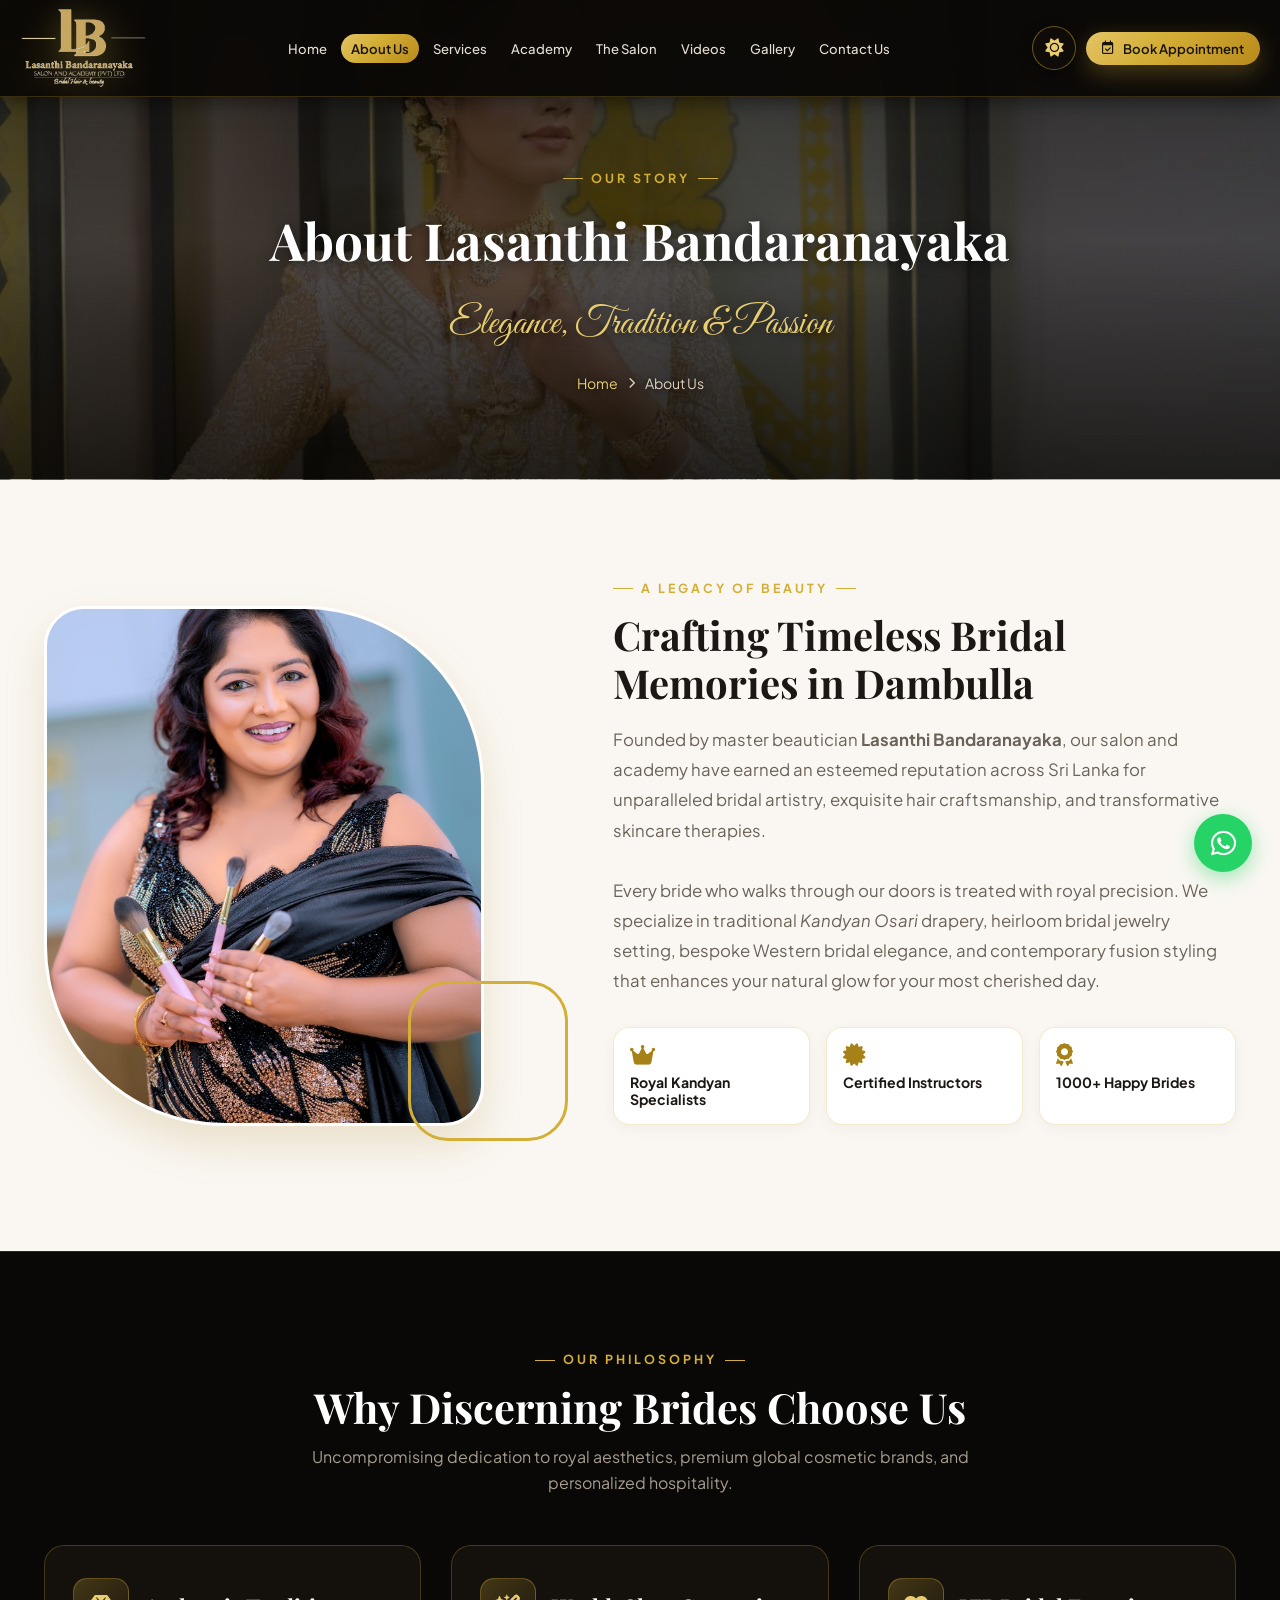
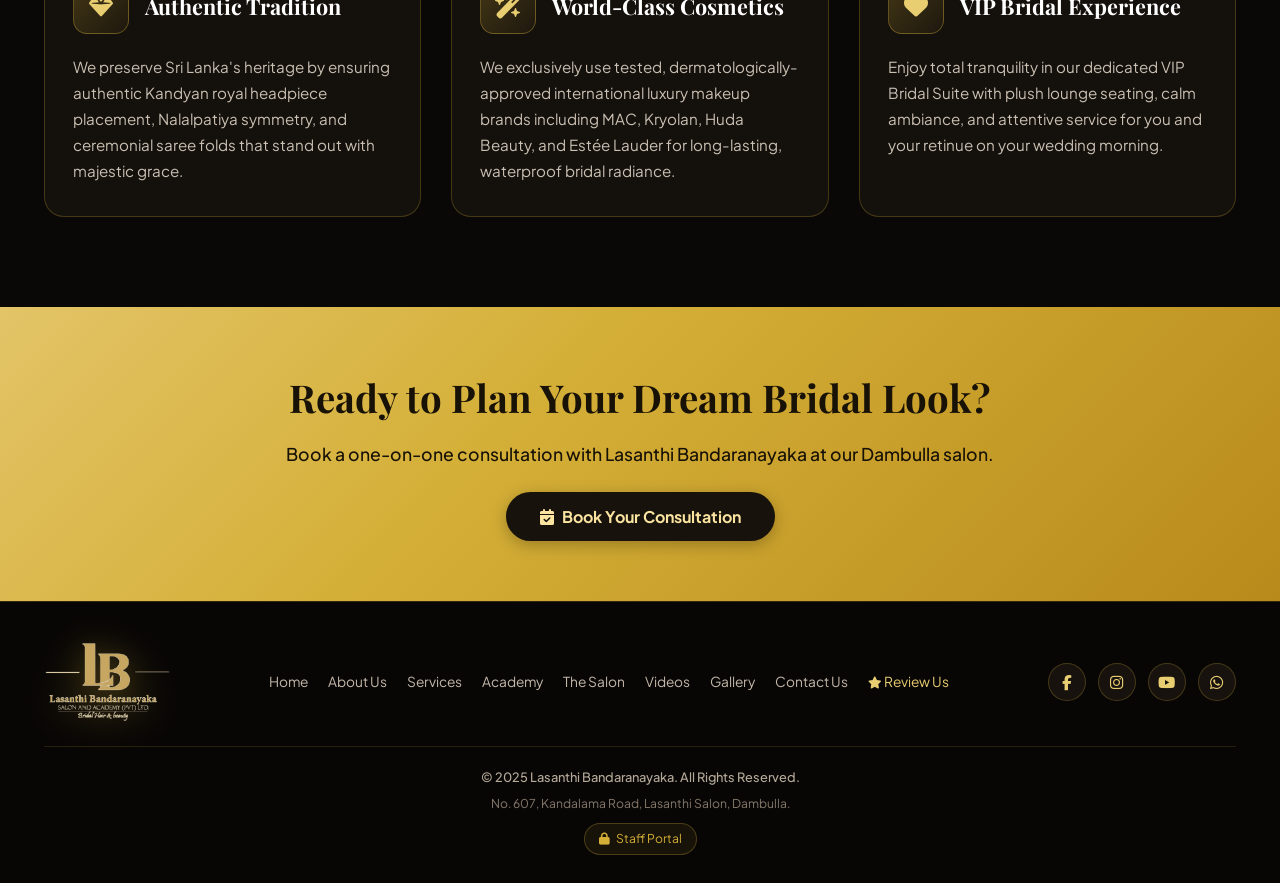
==== commit f413befa: "aaaaa" ====
--- a/about.html
+++ b/about.html
@@ -1,4 +1,4 @@
-﻿<!DOCTYPE html>
+<!DOCTYPE html>
 <html lang="en">
 <head>
   <meta charset="UTF-8">
@@ -11,11 +11,23 @@
   <link href="https://fonts.googleapis.com/css2?family=Cinzel:wght@500;600;700;800&family=Great+Vibes&family=Playfair+Display:ital,wght@0,400;0,600;0,700;1,400;1,600&family=Plus+Jakarta+Sans:wght@300;400;500;600;700&display=swap" rel="stylesheet">
   <link rel="stylesheet" href="https://cdnjs.cloudflare.com/ajax/libs/font-awesome/6.5.1/css/all.min.css">
   <link rel="stylesheet" href="assets/css/style.css">
+  <script>
+    (function() {
+      var t = localStorage.getItem('theme') || 'dark';
+      document.documentElement.setAttribute('data-theme', t);
+    })();
+  </script>
+  <script>
+    (function () {
+      const savedTheme = localStorage.getItem('lasanthi_theme') || 'dark';
+      document.documentElement.setAttribute('data-theme', savedTheme);
+    })();
+  </script>
 </head>
 <body>
 
   <!-- Header -->
-  <header class="site-header scrolled">
+  <header class="site-header">
     <div class="container nav-wrapper">
       <a href="index.html" class="brand-logo">
         <img src="assets/images/logo_transparent.png" alt="Lasanthi Bandaranayaka Salon and Academy (Pvt) Ltd" class="site-logo-img">
@@ -35,6 +47,10 @@
       </nav>
 
       <div class="header-action">
+        <button class="theme-toggle-btn" id="theme-toggle" aria-label="Toggle theme" title="Switch Theme">
+          <i class="fa-solid fa-sun theme-icon-sun"></i>
+          <i class="fa-solid fa-moon theme-icon-moon"></i>
+        </button>
         <button class="btn-gold" data-open-modal="booking">
           <i class="fa-regular fa-calendar-check"></i>
           <span>Book Appointment</span>
@@ -47,7 +63,7 @@
   </header>
 
   <!-- Banner -->
-  <section class="page-banner">
+  <section class="page-banner banner-about">
     <div class="container">
       <span class="tag-label">Our Story</span>
       <h1 class="page-banner-title">About Lasanthi Bandaranayaka</h1>
@@ -65,7 +81,7 @@
     <div class="container about-grid">
       <div class="about-visual">
         <div class="about-image-frame">
-          <img src="assets/images/bridal_2.jpg" alt="Lasanthi Bandaranayaka Bridal Artistry">
+          <img src="assets/images/lasanthi-bandaranayaka-founder.jpg" alt="Lasanthi Bandaranayaka Founder & Master Bridal Stylist">
         </div>
         <div class="about-frame-decor"></div>
       </div>
@@ -99,7 +115,7 @@
   </section>
 
   <!-- Values & Philosophy Section -->
-  <section style="background: #110e0b; padding: 90px 0; border-top: 1px solid rgba(212, 175, 55, 0.2);">
+  <section class="inner-page-section" style="border-top: 1px solid rgba(212, 175, 55, 0.2);">
     <div class="container">
       <div class="section-header-center">
         <span class="tag-label">Our Philosophy</span>
@@ -107,13 +123,13 @@
         <p class="section-subtext">Uncompromising dedication to royal aesthetics, premium global cosmetic brands, and personalized hospitality.</p>
       </div>
 
-      <div class="services-catalog-grid" style="grid-template-columns: repeat(3, 1fr);">
+      <div class="services-catalog-grid">
         <div class="service-detail-card">
           <div class="service-card-head">
             <div class="service-card-icon"><i class="fa-solid fa-gem"></i></div>
             <h3 class="service-card-name">Authentic Tradition</h3>
           </div>
-          <p style="color: #c9bfb2; font-size: 0.95rem; line-height: 1.7;">
+          <p>
             We preserve Sri Lanka's heritage by ensuring authentic Kandyan royal headpiece placement, Nalalpatiya symmetry, and ceremonial saree folds that stand out with majestic grace.
           </p>
         </div>
@@ -123,8 +139,8 @@
             <div class="service-card-icon"><i class="fa-solid fa-wand-magic-sparkles"></i></div>
             <h3 class="service-card-name">World-Class Cosmetics</h3>
           </div>
-          <p style="color: #c9bfb2; font-size: 0.95rem; line-height: 1.7;">
-            We exclusively use tested, dermatologically-approved international luxury makeup brands including MAC, Kryolan, Huda Beauty, and EstÃ©e Lauder for long-lasting, waterproof bridal radiance.
+          <p>
+            We exclusively use tested, dermatologically-approved international luxury makeup brands including MAC, Kryolan, Huda Beauty, and Estée Lauder for long-lasting, waterproof bridal radiance.
           </p>
         </div>
 
@@ -133,7 +149,7 @@
             <div class="service-card-icon"><i class="fa-solid fa-heart"></i></div>
             <h3 class="service-card-name">VIP Bridal Experience</h3>
           </div>
-          <p style="color: #c9bfb2; font-size: 0.95rem; line-height: 1.7;">
+          <p>
             Enjoy total tranquility in our dedicated VIP Bridal Suite with plush lounge seating, calm ambiance, and attentive service for you and your retinue on your wedding morning.
           </p>
         </div>
@@ -170,6 +186,8 @@
           <li><a href="videos.html">Videos</a></li>
           <li><a href="gallery.html">Gallery</a></li>
           <li><a href="contact.html">Contact Us</a></li>
+          <li><a href="feedback.php" style="color: var(--color-gold-300);"><i class="fa-solid fa-star"
+                style="font-size: 0.75rem;"></i> Review Us</a></li>
         </ul>
 
         <div class="social-links">
@@ -181,7 +199,11 @@
       </div>
 
       <div class="footer-bottom-copy">
-        &copy; 2025 Lasanthi Bandaranayaka. All Rights Reserved. No. 607, Kandalama Road, Lasanthi Salon, Dambulla.
+        <div class="footer-copy-text">&copy; 2025 Lasanthi Bandaranayaka. All Rights Reserved.</div>
+        <div class="footer-address-text">No. 607, Kandalama Road, Lasanthi Salon, Dambulla.</div>
+        <div class="footer-staff-wrap">
+          <a href="admin/login.php" class="footer-staff-link"><i class="fa-solid fa-lock"></i> Staff Portal</a>
+        </div>
       </div>
     </div>
   </footer>
@@ -190,10 +212,10 @@
   <div class="modal-backdrop" id="appointment-modal">
     <div class="modal-content-card">
       <button class="modal-close-btn" aria-label="Close modal"><i class="fa-solid fa-xmark"></i></button>
-      <div style="text-align: center; margin-bottom: 24px;">
+      <div class="modal-header-wrap">
         <span class="tag-label">Reservation</span>
-        <h2 style="font-family: var(--font-serif); color: #fff; font-size: 1.8rem;">Book an Appointment</h2>
-        <p style="color: var(--text-muted); font-size: 0.88rem; margin-top: 4px;">Connect with Lasanthi Salon Dambulla directly via WhatsApp</p>
+        <h2 class="modal-title">Book an Appointment</h2>
+        <p class="modal-subtitle">Connect with Lasanthi Salon Dambulla directly via WhatsApp</p>
       </div>
 
       <form id="booking-form">
@@ -247,3 +269,4 @@
 </body>
 </html>
 
+
--- a/assets/css/style.css
+++ b/assets/css/style.css
@@ -10,7 +10,7 @@
   --color-bg-light: #faf7f2;
   --color-bg-light-alt: #f3ece1;
   --color-cream: #fffaf0;
-  
+
   --color-gold-100: #fbf5df;
   --color-gold-200: #f5e4a8;
   --color-gold-300: #e8cd71;
@@ -18,37 +18,39 @@
   --color-gold-500: #c29d28;
   --color-gold-600: #a58117;
   --color-gold-700: #7c5f0e;
-  
+
   --gold-gradient: linear-gradient(135deg, #e3c467 0%, #d4af37 40%, #b88a1b 100%);
   --gold-gradient-hover: linear-gradient(135deg, #f7dc88 0%, #e2be4b 40%, #c89824 100%);
   --gold-gradient-soft: linear-gradient(135deg, rgba(212, 175, 55, 0.25) 0%, rgba(212, 175, 55, 0.05) 100%);
   --dark-gradient: linear-gradient(180deg, #0a0806 0%, #15110d 100%);
-  
+
   --text-light: #f7f2ea;
   --text-muted: #a69c8f;
   --text-dark: #1b1714;
   --text-dark-muted: #6b6359;
-  
+
   --font-serif: 'Playfair Display', Georgia, serif;
   --font-title: 'Cinzel', serif;
   --font-script: 'Great Vibes', cursive;
   --font-body: 'Plus Jakarta Sans', system-ui, -apple-system, sans-serif;
-  
+
   --shadow-sm: 0 4px 12px rgba(0, 0, 0, 0.08);
   --shadow-md: 0 8px 24px rgba(0, 0, 0, 0.12);
   --shadow-lg: 0 16px 40px rgba(0, 0, 0, 0.2);
   --shadow-gold: 0 8px 25px rgba(212, 175, 55, 0.3);
   --shadow-gold-lg: 0 14px 45px rgba(212, 175, 55, 0.45);
-  
+
   --radius-sm: 8px;
   --radius-md: 16px;
   --radius-lg: 24px;
   --radius-full: 9999px;
-  
+
   --transition: all 0.35s cubic-bezier(0.2, 0.8, 0.2, 1);
 }
 
-*, *::before, *::after {
+*,
+*::before,
+*::after {
   box-sizing: border-box;
   margin: 0;
   padding: 0;
@@ -74,7 +76,8 @@
   transition: var(--transition);
 }
 
-img, video {
+img,
+video {
   max-width: 100%;
   display: block;
 }
@@ -197,17 +200,24 @@
   left: 0;
   right: 0;
   z-index: 1000;
-  padding: 10px 0;
-  transition: var(--transition);
-  background: rgba(10, 8, 6, 0.75);
-  backdrop-filter: blur(14px);
+  padding: 8px 0;
+  transition: background-color 0.3s ease, border-color 0.3s ease, box-shadow 0.3s ease;
+  background: rgba(10, 8, 6, 0.94);
+  backdrop-filter: blur(16px);
+  border-bottom: 1px solid rgba(212, 175, 55, 0.22);
+  box-shadow: 0 4px 20px rgba(0, 0, 0, 0.5);
+}
+
+.site-header .container {
+  max-width: 1420px;
+  padding: 0 20px;
 }
 
 .site-header.scrolled {
-  background: rgba(10, 8, 6, 0.96);
+  background: rgba(10, 8, 6, 0.98);
   backdrop-filter: blur(16px);
-  padding: 6px 0;
-  border-bottom: 1px solid rgba(212, 175, 55, 0.25);
+  padding: 8px 0;
+  border-bottom: 1px solid rgba(212, 175, 55, 0.35);
   box-shadow: 0 6px 25px rgba(0, 0, 0, 0.7);
 }
 
@@ -215,24 +225,28 @@
   display: flex;
   align-items: center;
   justify-content: space-between;
+  gap: 12px;
+  width: 100%;
+  min-height: 80px;
 }
 
 .brand-logo {
   display: flex;
   align-items: center;
   gap: 14px;
+  flex-shrink: 0;
 }
 
 .site-logo-img {
-  height: 95px;
+  height: 80px;
   width: auto;
   object-fit: contain;
   filter: drop-shadow(0 4px 18px rgba(212, 175, 55, 0.45));
-  transition: all 0.35s ease;
+  transition: opacity 0.3s ease;
 }
 
 .site-header.scrolled .site-logo-img {
-  height: 75px;
+  height: 80px;
 }
 
 .brand-monogram {
@@ -291,12 +305,10 @@
 .hero-slide-overlay {
   position: absolute;
   inset: 0;
-  background: linear-gradient(
-    90deg, 
-    rgba(10, 8, 6, 0.95) 0%, 
-    rgba(10, 8, 6, 0.75) 45%, 
-    rgba(10, 8, 6, 0.4) 100%
-  );
+  background: linear-gradient(90deg,
+      rgba(10, 8, 6, 0.95) 0%,
+      rgba(10, 8, 6, 0.75) 45%,
+      rgba(10, 8, 6, 0.4) 100%);
   z-index: 2;
 }
 
@@ -385,48 +397,174 @@
 }
 
 /* ==========================================================================
-   Smooth Scroller Animations
+   Smooth Scroller Animations & Luxury Scroll Effects
    ========================================================================== */
+
+/* Top Scroll Progress Indicator Bar */
+.scroll-progress-bar {
+  position: fixed;
+  top: 0;
+  left: 0;
+  height: 3.5px;
+  width: 0%;
+  background: var(--gold-gradient);
+  z-index: 9999;
+  pointer-events: none;
+  box-shadow: 0 0 12px rgba(212, 175, 55, 0.8), 0 0 4px rgba(212, 175, 55, 1);
+  transition: width 0.1s ease-out;
+}
+
+/* Floating Back to Top Luxury Button */
+.scroll-top-btn {
+  position: fixed;
+  bottom: 28px;
+  right: 28px;
+  width: 48px;
+  height: 48px;
+  border-radius: 50%;
+  background: linear-gradient(135deg, #1f1a14 0%, #120e0a 100%);
+  border: 1.5px solid rgba(212, 175, 55, 0.5);
+  color: var(--color-gold-400);
+  display: flex;
+  align-items: center;
+  justify-content: center;
+  font-size: 1rem;
+  cursor: pointer;
+  z-index: 990;
+  opacity: 0;
+  visibility: hidden;
+  transform: translateY(20px) scale(0.85);
+  transition: all 0.4s cubic-bezier(0.16, 1, 0.3, 1);
+  box-shadow: 0 8px 24px rgba(0, 0, 0, 0.4), 0 0 15px rgba(212, 175, 55, 0.2);
+}
+
+.scroll-top-btn.is-visible {
+  opacity: 1;
+  visibility: visible;
+  transform: translateY(0) scale(1);
+}
+
+.scroll-top-btn:hover {
+  background: var(--gold-gradient);
+  color: #120e09;
+  border-color: transparent;
+  transform: translateY(-4px) scale(1.08);
+  box-shadow: 0 12px 28px rgba(212, 175, 55, 0.35);
+}
+
+[data-theme="light"] .scroll-top-btn {
+  background: #ffffff;
+  border-color: rgba(212, 175, 55, 0.45);
+  color: #8c6e26;
+  box-shadow: 0 8px 24px rgba(0, 0, 0, 0.12), 0 0 12px rgba(212, 175, 55, 0.15);
+}
+
+[data-theme="light"] .scroll-top-btn:hover {
+  background: var(--gold-gradient);
+  color: #120e09;
+}
+
+/* Base Reveal on Scroll with Smooth Blur and Subtle Scale */
 .reveal-on-scroll {
   opacity: 0;
-  transform: translateY(40px);
-  transition: opacity 0.8s cubic-bezier(0.16, 1, 0.3, 1), transform 0.8s cubic-bezier(0.16, 1, 0.3, 1);
-  will-change: opacity, transform;
+  transform: translateY(35px) scale(0.98);
+  filter: blur(4px);
+  transition: opacity 0.85s cubic-bezier(0.2, 0.8, 0.2, 1),
+              transform 0.85s cubic-bezier(0.2, 0.8, 0.2, 1),
+              filter 0.85s cubic-bezier(0.2, 0.8, 0.2, 1);
+  will-change: opacity, transform, filter;
 }
 
 .reveal-on-scroll.is-revealed {
   opacity: 1;
-  transform: translateY(0);
+  transform: translateY(0) scale(1);
+  filter: blur(0);
 }
 
 .reveal-on-scroll.scale-up {
-  transform: scale(0.94) translateY(30px);
+  opacity: 0;
+  transform: scale(0.92) translateY(25px);
+  filter: blur(4px);
 }
 
 .reveal-on-scroll.scale-up.is-revealed {
+  opacity: 1;
   transform: scale(1) translateY(0);
+  filter: blur(0);
 }
 
 .reveal-on-scroll.slide-left {
-  transform: translateX(-40px);
+  opacity: 0;
+  transform: translateX(-45px) scale(0.97);
+  filter: blur(4px);
 }
 
 .reveal-on-scroll.slide-left.is-revealed {
-  transform: translateX(0);
+  opacity: 1;
+  transform: translateX(0) scale(1);
+  filter: blur(0);
 }
 
 .reveal-on-scroll.slide-right {
-  transform: translateX(40px);
+  opacity: 0;
+  transform: translateX(45px) scale(0.97);
+  filter: blur(4px);
 }
 
 .reveal-on-scroll.slide-right.is-revealed {
-  transform: translateX(0);
-}
-
-.delay-1 { transition-delay: 0.15s; }
-.delay-2 { transition-delay: 0.3s; }
-.delay-3 { transition-delay: 0.45s; }
-.delay-4 { transition-delay: 0.6s; }
+  opacity: 1;
+  transform: translateX(0) scale(1);
+  filter: blur(0);
+}
+
+.reveal-on-scroll.flip-up {
+  opacity: 0;
+  transform: perspective(1000px) rotateX(15deg) translateY(35px);
+  filter: blur(4px);
+}
+
+.reveal-on-scroll.flip-up.is-revealed {
+  opacity: 1;
+  transform: perspective(1000px) rotateX(0deg) translateY(0);
+  filter: blur(0);
+}
+
+.delay-1 {
+  transition-delay: 0.12s;
+}
+
+.delay-2 {
+  transition-delay: 0.22s;
+}
+
+.delay-3 {
+  transition-delay: 0.32s;
+}
+
+.delay-4 {
+  transition-delay: 0.42s;
+}
+
+.delay-5 {
+  transition-delay: 0.52s;
+}
+
+/* Gold Accent Underline Expanding on Revealed Center Headers */
+.section-header-center.reveal-on-scroll::after {
+  content: '';
+  display: block;
+  width: 0;
+  height: 2.5px;
+  background: var(--gold-gradient);
+  margin: 14px auto 0;
+  border-radius: 2px;
+  box-shadow: 0 0 10px rgba(212, 175, 55, 0.5);
+  transition: width 0.9s cubic-bezier(0.16, 1, 0.3, 1) 0.3s;
+}
+
+.section-header-center.reveal-on-scroll.is-revealed::after {
+  width: 60px;
+}
 
 
 @keyframes fadeInUp {
@@ -434,6 +572,7 @@
     opacity: 0;
     transform: translateY(30px);
   }
+
   to {
     opacity: 1;
     transform: translateY(0);
@@ -594,7 +733,7 @@
    ========================================================================== */
 .stylist-spotlight-section {
   background: radial-gradient(circle at 20% 50%, rgba(212, 175, 55, 0.1) 0%, rgba(10, 8, 6, 0.98) 70%),
-              linear-gradient(180deg, #0e0b08 0%, #15110d 100%);
+    linear-gradient(180deg, #0e0b08 0%, #15110d 100%);
   padding: 100px 0;
   border-bottom: 1px solid rgba(212, 175, 55, 0.15);
 }
@@ -604,6 +743,23 @@
   grid-template-columns: 0.9fr 1.1fr;
   align-items: center;
   gap: 60px;
+}
+
+.spotlight-title {
+  font-size: 2.8rem;
+  line-height: 1.15;
+}
+
+.spotlight-subtitle {
+  font-size: 2.2rem;
+  margin-bottom: 20px;
+}
+
+.spotlight-quote {
+  color: #c9bfb2;
+  font-size: 1.05rem;
+  line-height: 1.8;
+  margin-bottom: 24px;
 }
 
 .stylist-portrait-card {
@@ -619,6 +775,7 @@
   width: 100%;
   height: 100%;
   object-fit: cover;
+  object-position: center 15%;
 }
 
 .stylist-seal {
@@ -651,17 +808,21 @@
 .nav-menu {
   display: flex;
   align-items: center;
-  gap: 8px;
+  gap: 4px;
   list-style: none;
+  flex-wrap: nowrap;
+  white-space: nowrap;
 }
 
 .nav-link {
-  font-size: 0.88rem;
+  font-size: 0.82rem;
   font-weight: 500;
   color: #e5ded4;
-  padding: 8px 16px;
+  padding: 6px 10px;
   border-radius: var(--radius-full);
   transition: var(--transition);
+  white-space: nowrap;
+  flex-shrink: 0;
 }
 
 .nav-link:hover {
@@ -677,7 +838,66 @@
 .header-action {
   display: flex;
   align-items: center;
-  gap: 16px;
+  gap: 10px;
+  flex-shrink: 0;
+}
+
+.header-action .btn-gold {
+  padding: 8px 16px;
+  font-size: 0.82rem;
+  white-space: nowrap;
+}
+
+.theme-toggle-btn {
+  width: 44px;
+  height: 44px;
+  border-radius: 50%;
+  border: 1.5px solid rgba(212, 175, 55, 0.45);
+  background: rgba(18, 14, 10, 0.75);
+  color: var(--color-gold-300);
+  display: flex;
+  align-items: center;
+  justify-content: center;
+  font-size: 1.15rem;
+  cursor: pointer;
+  backdrop-filter: blur(10px);
+  transition: all 0.35s cubic-bezier(0.2, 0.8, 0.2, 1);
+  box-shadow: 0 4px 15px rgba(0, 0, 0, 0.3);
+}
+
+.theme-toggle-btn:hover {
+  transform: rotate(20deg) scale(1.08);
+  border-color: var(--color-gold-400);
+  box-shadow: 0 4px 20px rgba(212, 175, 55, 0.45);
+}
+
+/* Icons switch */
+[data-theme="dark"] .theme-icon-moon {
+  display: none;
+}
+
+[data-theme="dark"] .theme-icon-sun {
+  display: inline-block;
+  color: var(--color-gold-300);
+}
+
+[data-theme="light"] .theme-icon-sun {
+  display: none;
+}
+
+[data-theme="light"] .theme-icon-moon {
+  display: inline-block;
+  color: var(--color-gold-600);
+}
+
+/* Default fallback */
+body:not([data-theme="light"]) .theme-icon-moon {
+  display: none;
+}
+
+body:not([data-theme="light"]) .theme-icon-sun {
+  display: inline-block;
+  color: var(--color-gold-300);
 }
 
 .mobile-toggle {
@@ -697,7 +917,7 @@
   padding-top: 100px;
   padding-bottom: 90px;
   background: radial-gradient(circle at 75% 40%, rgba(212, 175, 55, 0.12) 0%, rgba(10, 8, 6, 0.95) 70%),
-              linear-gradient(135deg, #090705 0%, #17120d 100%);
+    linear-gradient(135deg, #090705 0%, #17120d 100%);
   overflow: hidden;
 }
 
@@ -725,7 +945,7 @@
   left: 0;
   width: 100%;
   height: 100%;
-  background-image: 
+  background-image:
     radial-gradient(circle at 10% 20%, rgba(212, 175, 55, 0.05) 0%, transparent 40%),
     radial-gradient(circle at 90% 85%, rgba(212, 175, 55, 0.08) 0%, transparent 50%);
   z-index: 1;
@@ -847,23 +1067,28 @@
 }
 
 /* ==========================================================================
-   Services Floating Ribbon
+   Services Floating Ribbon (Dark Luxury Theme - Responsive Grid)
    ========================================================================== */
 .services-ribbon-wrapper {
   position: relative;
-  margin-top: -55px;
+  margin-top: 40px;
+  margin-bottom: 40px;
   z-index: 10;
   padding: 0 16px;
 }
 
 .services-ribbon {
-  background: #ffffff;
+  background: linear-gradient(135deg, rgba(26, 21, 16, 0.96) 0%, rgba(14, 11, 8, 0.98) 100%);
+  border: 1px solid rgba(212, 175, 55, 0.35);
   border-radius: 20px;
-  padding: 24px 30px;
-  box-shadow: 0 20px 50px rgba(0, 0, 0, 0.15), 0 0 0 1px rgba(212, 175, 55, 0.2);
+  padding: 22px 26px;
+  box-shadow: 0 25px 60px rgba(0, 0, 0, 0.7), 0 0 35px rgba(212, 175, 55, 0.12), inset 0 1px 0 rgba(255, 255, 255, 0.08);
+  backdrop-filter: blur(16px);
   display: grid;
   grid-template-columns: repeat(6, 1fr);
   gap: 16px;
+  width: 100%;
+  box-sizing: border-box;
 }
 
 .service-card-mini {
@@ -873,44 +1098,56 @@
   text-align: center;
   padding: 14px 8px;
   border-radius: var(--radius-md);
-  transition: var(--transition);
+  transition: all 0.35s ease;
   cursor: pointer;
-  border: 1px solid transparent;
+  border: 1px solid rgba(212, 175, 55, 0.12);
+  background: rgba(255, 255, 255, 0.02);
+  box-sizing: border-box;
 }
 
 .service-card-mini:hover {
-  background: #fcf9f2;
-  border-color: rgba(212, 175, 55, 0.3);
+  background: rgba(212, 175, 55, 0.12);
+  border-color: rgba(212, 175, 55, 0.45);
   transform: translateY(-4px);
-  box-shadow: var(--shadow-sm);
+  box-shadow: 0 8px 25px rgba(212, 175, 55, 0.2);
 }
 
 .service-icon-box {
   width: 52px;
   height: 52px;
   border-radius: 50%;
-  background: #fbf5e6;
-  border: 1px solid rgba(212, 175, 55, 0.3);
+  background: radial-gradient(circle, rgba(212, 175, 55, 0.18) 0%, rgba(32, 26, 19, 0.95) 100%);
+  border: 1px solid rgba(212, 175, 55, 0.4);
   display: flex;
   align-items: center;
   justify-content: center;
-  font-size: 1.35rem;
-  color: var(--color-gold-600);
+  font-size: 1.3rem;
+  color: var(--color-gold-300);
   margin-bottom: 10px;
-  transition: var(--transition);
+  transition: all 0.35s ease;
+  box-shadow: 0 4px 15px rgba(0, 0, 0, 0.4);
 }
 
 .service-card-mini:hover .service-icon-box {
   background: var(--gold-gradient);
-  color: #171206;
+  color: #151009;
+  border-color: var(--color-gold-300);
   transform: rotate(5deg) scale(1.08);
+  box-shadow: 0 6px 20px rgba(212, 175, 55, 0.4);
 }
 
 .service-title-mini {
   font-size: 0.86rem;
-  font-weight: 700;
-  color: var(--text-dark);
-  line-height: 1.25;
+  font-weight: 600;
+  color: #f7f3ec;
+  line-height: 1.3;
+  letter-spacing: 0.3px;
+  transition: color 0.3s ease;
+  margin: 0;
+}
+
+.service-card-mini:hover .service-title-mini {
+  color: var(--color-gold-300);
 }
 
 /* ==========================================================================
@@ -1145,7 +1382,7 @@
 
 .salon-gallery-grid {
   display: grid;
-  grid-template-columns: 1.3fr 0.7fr;
+  grid-template-columns: repeat(3, 1fr);
   gap: 24px;
   margin-bottom: 40px;
 }
@@ -1197,22 +1434,32 @@
   flex-wrap: wrap;
   justify-content: center;
   gap: 14px;
+  margin-top: 36px;
 }
 
 .facility-pill {
   display: inline-flex;
   align-items: center;
   gap: 10px;
-  padding: 10px 20px;
-  background: rgba(26, 22, 18, 0.7);
-  border: 1px solid rgba(212, 175, 55, 0.25);
+  padding: 10px 22px;
+  background: rgba(26, 22, 18, 0.75);
+  border: 1px solid rgba(212, 175, 55, 0.28);
   border-radius: var(--radius-full);
   font-size: 0.88rem;
   color: #e8ded1;
+  box-shadow: 0 4px 15px rgba(0, 0, 0, 0.2);
+  transition: all 0.3s ease;
+}
+
+.facility-pill:hover {
+  border-color: var(--color-gold-400);
+  transform: translateY(-2px);
+  box-shadow: 0 6px 20px rgba(212, 175, 55, 0.2);
 }
 
 .facility-pill i {
   color: var(--color-gold-400);
+  font-size: 0.95rem;
 }
 
 /* ==========================================================================
@@ -1324,14 +1571,134 @@
   color: var(--text-muted);
 }
 
+/* Video Slider / Carousel Navigation */
+.video-carousel-wrapper {
+  position: relative;
+  display: flex;
+  align-items: center;
+  gap: 16px;
+  width: 100%;
+  margin-top: 20px;
+}
+
+.video-carousel-viewport {
+  overflow: hidden;
+  width: 100%;
+  border-radius: 24px;
+}
+
+.videos-slider-track {
+  display: flex;
+  gap: 24px;
+  transition: transform 0.45s cubic-bezier(0.25, 1, 0.5, 1);
+  will-change: transform;
+}
+
+.videos-slider-track .video-card {
+  flex: 0 0 calc((100% - 48px) / 3);
+  min-width: 0;
+  box-sizing: border-box;
+}
+
+@media (max-width: 1080px) {
+  .videos-slider-track .video-card {
+    flex: 0 0 calc((100% - 24px) / 2);
+  }
+}
+
+@media (max-width: 680px) {
+  .videos-slider-track .video-card {
+    flex: 0 0 100%;
+  }
+}
+
+.video-carousel-arrow {
+  width: 48px;
+  height: 48px;
+  border-radius: 50%;
+  background: rgba(22, 17, 12, 0.9);
+  border: 1px solid rgba(212, 175, 55, 0.4);
+  color: var(--color-gold-300);
+  display: flex;
+  align-items: center;
+  justify-content: center;
+  font-size: 1.15rem;
+  cursor: pointer;
+  transition: all 0.3s ease;
+  flex-shrink: 0;
+  z-index: 5;
+  box-shadow: 0 6px 20px rgba(0, 0, 0, 0.5);
+}
+
+.video-carousel-arrow:hover:not(:disabled) {
+  background: var(--gold-gradient);
+  color: #120e09;
+  border-color: var(--color-gold-300);
+  transform: scale(1.1);
+  box-shadow: 0 8px 25px rgba(212, 175, 55, 0.4);
+}
+
+.video-carousel-arrow:disabled {
+  opacity: 0.3;
+  cursor: not-allowed;
+  transform: none;
+}
+
+.video-carousel-controls {
+  display: flex;
+  align-items: center;
+  justify-content: center;
+  gap: 16px;
+  margin-top: 24px;
+}
+
+.video-carousel-dots {
+  display: flex;
+  align-items: center;
+  gap: 8px;
+}
+
+.video-carousel-dots .dot {
+  width: 10px;
+  height: 10px;
+  border-radius: 50%;
+  background: rgba(212, 175, 55, 0.3);
+  cursor: pointer;
+  transition: all 0.3s ease;
+}
+
+.video-carousel-dots .dot.active {
+  width: 28px;
+  border-radius: 12px;
+  background: var(--gold-gradient);
+}
+
+.video-carousel-counter {
+  font-size: 0.85rem;
+  color: var(--color-gold-300);
+  font-weight: 600;
+  letter-spacing: 1px;
+}
+
 /* ==========================================================================
-   Gallery Section
+   Gallery Section (Dark Luxury Optimized)
    ========================================================================== */
 .gallery-section {
-  background: #faf7f2;
-  color: var(--text-dark);
+  background: radial-gradient(circle at 80% 20%, rgba(212, 175, 55, 0.08) 0%, rgba(14, 11, 8, 0.98) 70%),
+    linear-gradient(180deg, #0b0907 0%, #15110d 100%);
+  color: var(--text-light);
   padding: 110px 0;
   position: relative;
+  border-top: 1px solid rgba(212, 175, 55, 0.18);
+  border-bottom: 1px solid rgba(212, 175, 55, 0.18);
+}
+
+.gallery-section .section-heading {
+  color: #ffffff;
+}
+
+.gallery-section .section-subtext {
+  color: #c9bfb2;
 }
 
 .gallery-header-row {
@@ -1352,9 +1719,9 @@
   border-radius: 20px;
   overflow: hidden;
   height: 340px;
-  box-shadow: 0 10px 25px rgba(0, 0, 0, 0.08);
+  box-shadow: 0 15px 35px rgba(0, 0, 0, 0.6);
   cursor: pointer;
-  border: 2px solid #fff;
+  border: 1px solid rgba(212, 175, 55, 0.3);
   transition: var(--transition);
 }
 
@@ -1402,7 +1769,244 @@
 }
 
 /* ==========================================================================
-   Testimonial & Contact Split Strip (Mockup Bottom Section)
+   Full-Width Luxury Testimonials & Client Stories Section
+   ========================================================================== */
+.testimonials-section {
+  background: radial-gradient(circle at 50% 10%, rgba(212, 175, 55, 0.08) 0%, #0c0907 70%);
+  padding: 100px 0 80px;
+  position: relative;
+  border-top: 1px solid rgba(212, 175, 55, 0.2);
+  border-bottom: 1px solid rgba(212, 175, 55, 0.2);
+  overflow: hidden;
+}
+
+.testimonials-header-row {
+  display: flex;
+  justify-content: space-between;
+  align-items: flex-end;
+  gap: 24px;
+  margin-bottom: 35px;
+  flex-wrap: wrap;
+}
+
+.testimonials-nav-controls {
+  display: flex;
+  align-items: center;
+  gap: 14px;
+}
+
+.t-carousel-arrow {
+  width: 44px;
+  height: 44px;
+  border-radius: 50%;
+  background: rgba(26, 21, 16, 0.9);
+  border: 1px solid rgba(212, 175, 55, 0.4);
+  color: var(--color-gold-300);
+  display: flex;
+  align-items: center;
+  justify-content: center;
+  font-size: 1rem;
+  cursor: pointer;
+  transition: all 0.3s ease;
+  box-shadow: 0 4px 15px rgba(0, 0, 0, 0.5);
+}
+
+.t-carousel-arrow:hover:not(:disabled) {
+  background: var(--gold-gradient);
+  color: #120e09;
+  border-color: var(--color-gold-300);
+  transform: scale(1.08);
+  box-shadow: 0 6px 20px rgba(212, 175, 55, 0.4);
+}
+
+.t-carousel-arrow:disabled {
+  opacity: 0.25;
+  cursor: not-allowed;
+  transform: none;
+}
+
+.testimonials-counter {
+  font-family: var(--font-serif);
+  font-size: 0.92rem;
+  color: var(--color-gold-300);
+  font-weight: 600;
+  letter-spacing: 1px;
+}
+
+.testimonials-viewport {
+  overflow: hidden;
+  width: 100%;
+  border-radius: 24px;
+  padding: 10px 4px 20px;
+  margin-bottom: 15px;
+  cursor: grab;
+  user-select: none;
+}
+
+.testimonials-viewport.is-dragging {
+  cursor: grabbing;
+}
+
+.testimonials-track {
+  display: flex;
+  gap: 24px;
+  transition: transform 0.45s cubic-bezier(0.25, 1, 0.5, 1);
+  will-change: transform;
+}
+
+.testimonial-luxury-card {
+  flex: 0 0 calc((100% - 2 * 24px) / 3);
+  box-sizing: border-box;
+  background: linear-gradient(135deg, rgba(26, 21, 16, 0.95) 0%, rgba(15, 12, 9, 0.98) 100%);
+  border: 1px solid rgba(212, 175, 55, 0.35);
+  border-radius: 22px;
+  padding: 30px 26px;
+  box-shadow: 0 15px 40px rgba(0, 0, 0, 0.5), inset 0 1px 0 rgba(255, 255, 255, 0.05);
+  backdrop-filter: blur(12px);
+  display: flex;
+  flex-direction: column;
+  justify-content: space-between;
+  position: relative;
+  transition: all 0.35s ease;
+}
+
+.testimonial-luxury-card:hover {
+  transform: translateY(-5px);
+  border-color: rgba(212, 175, 55, 0.6);
+  box-shadow: 0 20px 50px rgba(0, 0, 0, 0.7), 0 0 25px rgba(212, 175, 55, 0.2);
+}
+
+.testimonials-dots {
+  display: flex;
+  justify-content: center;
+  align-items: center;
+  gap: 8px;
+  margin-bottom: 35px;
+}
+
+.testimonials-dots .dot {
+  width: 8px;
+  height: 8px;
+  border-radius: 50%;
+  background: rgba(212, 175, 55, 0.3);
+  cursor: pointer;
+  transition: all 0.3s ease;
+}
+
+.testimonials-dots .dot.active {
+  width: 22px;
+  border-radius: 10px;
+  background: var(--gold-gradient);
+}
+
+.t-card-top {
+  display: flex;
+  justify-content: space-between;
+  align-items: center;
+  margin-bottom: 18px;
+  flex-wrap: wrap;
+  gap: 10px;
+}
+
+.t-card-stars {
+  color: #f59e0b;
+  font-size: 1rem;
+  letter-spacing: 2px;
+  display: flex;
+  gap: 3px;
+}
+
+.t-service-pill {
+  background: rgba(212, 175, 55, 0.12);
+  border: 1px solid rgba(212, 175, 55, 0.3);
+  color: var(--color-gold-300);
+  padding: 4px 10px;
+  border-radius: 20px;
+  font-size: 0.75rem;
+  font-weight: 600;
+  display: inline-flex;
+  align-items: center;
+  gap: 6px;
+}
+
+.t-quote-text {
+  font-family: var(--font-serif);
+  font-size: 1.05rem;
+  line-height: 1.7;
+  color: #ede6dc;
+  font-style: italic;
+  margin-bottom: 24px;
+  position: relative;
+  z-index: 2;
+}
+
+.t-client-row {
+  display: flex;
+  align-items: center;
+  gap: 14px;
+  border-top: 1px solid rgba(212, 175, 55, 0.15);
+  padding-top: 18px;
+}
+
+.t-client-avatar {
+  width: 50px;
+  height: 50px;
+  border-radius: 50%;
+  border: 2px solid var(--color-gold-400);
+  object-fit: cover;
+  box-shadow: 0 4px 12px rgba(0, 0, 0, 0.4);
+}
+
+.t-client-info {
+  flex-grow: 1;
+}
+
+.t-client-name {
+  font-size: 1rem;
+  font-weight: 700;
+  color: #ffffff;
+  margin-bottom: 3px;
+}
+
+.t-client-sub {
+  font-size: 0.8rem;
+  color: var(--color-gold-300);
+  letter-spacing: 0.3px;
+}
+
+.t-verified-badge {
+  color: #2ecc71;
+  font-size: 1.15rem;
+}
+
+.testimonials-cta-bar {
+  background: linear-gradient(135deg, rgba(32, 26, 19, 0.95) 0%, rgba(18, 14, 10, 0.98) 100%);
+  border: 1px solid rgba(212, 175, 55, 0.35);
+  border-radius: 20px;
+  padding: 28px 36px;
+  display: flex;
+  justify-content: space-between;
+  align-items: center;
+  gap: 20px;
+  flex-wrap: wrap;
+  box-shadow: 0 10px 30px rgba(0, 0, 0, 0.4);
+}
+
+.testimonials-cta-title {
+  font-family: var(--font-serif);
+  font-size: 1.35rem;
+  color: #ffffff;
+  margin-bottom: 6px;
+}
+
+.testimonials-cta-desc {
+  color: #c9bdae;
+  font-size: 0.92rem;
+  margin: 0;
+}
+
+/* ==========================================================================
+   Bottom Contact & Booking Call-to-Action Bar
    ========================================================================== */
 .bottom-showcase-section {
   background: #090705;
@@ -1413,61 +2017,9 @@
 
 .bottom-grid {
   display: grid;
-  grid-template-columns: 1fr 1.1fr 1.1fr;
+  grid-template-columns: 1.15fr 0.85fr;
   gap: 36px;
-  align-items: center;
-}
-
-.testimonial-box {
-  background: #14100c;
-  border-radius: 20px;
-  padding: 28px;
-  border: 1px solid rgba(212, 175, 55, 0.25);
-  box-shadow: var(--shadow-md);
-}
-
-.testimonial-tag {
-  font-size: 0.75rem;
-  letter-spacing: 2px;
-  text-transform: uppercase;
-  color: var(--color-gold-400);
-  font-weight: 700;
-  margin-bottom: 12px;
-}
-
-.testimonial-quote {
-  font-family: var(--font-serif);
-  font-size: 1.05rem;
-  font-style: italic;
-  color: #ede6dc;
-  line-height: 1.6;
-  margin-bottom: 20px;
-  position: relative;
-}
-
-.client-profile {
-  display: flex;
-  align-items: center;
-  gap: 14px;
-}
-
-.client-avatar {
-  width: 46px;
-  height: 46px;
-  border-radius: 50%;
-  border: 1.5px solid var(--color-gold-400);
-  object-fit: cover;
-}
-
-.client-name {
-  font-size: 0.92rem;
-  font-weight: 700;
-  color: #fff;
-}
-
-.client-role {
-  font-size: 0.78rem;
-  color: var(--color-gold-300);
+  align-items: stretch;
 }
 
 .contact-box {
@@ -1565,9 +2117,9 @@
    Footer
    ========================================================================== */
 .site-footer {
-  background: #060504;
-  border-top: 1px solid rgba(212, 175, 55, 0.15);
-  padding: 32px 0 24px;
+  background: #080605;
+  border-top: 1px solid rgba(212, 175, 55, 0.2);
+  padding: 40px 0 28px;
 }
 
 .footer-row {
@@ -1575,17 +2127,32 @@
   align-items: center;
   justify-content: space-between;
   flex-wrap: wrap;
-  gap: 20px;
-  margin-bottom: 20px;
+  gap: 24px;
+  margin-bottom: 24px;
 }
 
 .footer-nav {
   display: flex;
   align-items: center;
-  gap: 16px;
+  justify-content: center;
+  flex-wrap: wrap;
+  gap: 12px 20px;
   list-style: none;
-  font-size: 0.84rem;
+  font-size: 0.86rem;
   color: #a89f93;
+  margin: 0;
+  padding: 0;
+}
+
+.footer-nav li {
+  display: inline-flex;
+  align-items: center;
+}
+
+.footer-nav a {
+  color: #c4b8aa;
+  transition: color 0.25s ease;
+  white-space: nowrap;
 }
 
 .footer-nav a:hover {
@@ -1595,12 +2162,13 @@
 .social-links {
   display: flex;
   align-items: center;
-  gap: 14px;
+  justify-content: center;
+  gap: 12px;
 }
 
 .social-icon {
-  width: 36px;
-  height: 36px;
+  width: 38px;
+  height: 38px;
   border-radius: 50%;
   background: #17120d;
   border: 1px solid rgba(212, 175, 55, 0.25);
@@ -1616,14 +2184,54 @@
   background: var(--gold-gradient);
   color: #171206;
   transform: translateY(-2px);
+  box-shadow: 0 4px 14px rgba(212, 175, 55, 0.35);
 }
 
 .footer-bottom-copy {
   text-align: center;
-  font-size: 0.78rem;
-  color: #70685e;
-  border-top: 1px solid rgba(255, 255, 255, 0.05);
-  padding-top: 18px;
+  font-size: 0.8rem;
+  color: #8a7e70;
+  border-top: 1px solid rgba(212, 175, 55, 0.15);
+  padding-top: 20px;
+  display: flex;
+  flex-direction: column;
+  align-items: center;
+  gap: 6px;
+}
+
+.footer-copy-text {
+  font-weight: 500;
+  color: #b5a999;
+}
+
+.footer-address-text {
+  font-size: 0.76rem;
+  color: #85796b;
+}
+
+.footer-staff-wrap {
+  margin-top: 4px;
+}
+
+.footer-staff-link {
+  display: inline-flex;
+  align-items: center;
+  gap: 6px;
+  padding: 5px 14px;
+  background: rgba(212, 175, 55, 0.08);
+  border: 1px solid rgba(212, 175, 55, 0.28);
+  border-radius: 20px;
+  color: var(--color-gold-400) !important;
+  font-size: 0.76rem;
+  text-decoration: none !important;
+  transition: all 0.25s ease;
+}
+
+.footer-staff-link:hover {
+  background: var(--gold-gradient);
+  color: #120e09 !important;
+  border-color: transparent;
+  box-shadow: 0 4px 12px rgba(212, 175, 55, 0.25);
 }
 
 /* ==========================================================================
@@ -1632,13 +2240,16 @@
 .modal-backdrop {
   position: fixed;
   inset: 0;
-  background: rgba(0, 0, 0, 0.85);
-  backdrop-filter: blur(8px);
-  z-index: 2000;
+  background: rgba(8, 6, 4, 0.84);
+  backdrop-filter: blur(10px);
+  z-index: 9999;
   display: none;
   align-items: center;
   justify-content: center;
-  padding: 20px;
+  padding: 24px 16px;
+  overflow-y: auto;
+  overscroll-behavior: contain;
+  -webkit-overflow-scrolling: touch;
 }
 
 .modal-backdrop.active {
@@ -1646,26 +2257,61 @@
 }
 
 .modal-content-card {
-  background: #181410;
-  border: 1px solid rgba(212, 175, 55, 0.35);
-  border-radius: 28px;
-  max-width: 540px;
+  background: #16120e;
+  border: 1.5px solid rgba(212, 175, 55, 0.4);
+  border-radius: 24px;
+  max-width: 520px;
   width: 100%;
-  padding: 36px;
+  max-height: calc(100vh - 48px);
+  overflow-y: auto;
+  overscroll-behavior: contain;
+  margin: auto;
+  padding: 34px 28px 28px;
   position: relative;
-  box-shadow: 0 25px 60px rgba(0, 0, 0, 0.9), 0 0 40px rgba(212, 175, 55, 0.2);
+  box-shadow: 0 25px 70px rgba(0, 0, 0, 0.95), 0 0 40px rgba(212, 175, 55, 0.25);
   animation: modalPop 0.3s cubic-bezier(0.16, 1, 0.3, 1);
+  -webkit-overflow-scrolling: touch;
+}
+
+/* Custom Smooth Gold Scrollbar for Modal */
+.modal-content-card::-webkit-scrollbar,
+.modal-backdrop::-webkit-scrollbar {
+  width: 6px;
+}
+
+.modal-content-card::-webkit-scrollbar-track,
+.modal-backdrop::-webkit-scrollbar-track {
+  background: rgba(0, 0, 0, 0.15);
+  border-radius: 4px;
+}
+
+.modal-content-card::-webkit-scrollbar-thumb,
+.modal-backdrop::-webkit-scrollbar-thumb {
+  background: rgba(212, 175, 55, 0.45);
+  border-radius: 4px;
+}
+
+.modal-content-card::-webkit-scrollbar-thumb:hover,
+.modal-backdrop::-webkit-scrollbar-thumb:hover {
+  background: var(--color-gold-400);
 }
 
 @keyframes modalPop {
-  from { opacity: 0; transform: scale(0.92) translateY(20px); }
-  to { opacity: 1; transform: scale(1) translateY(0); }
+  from {
+    opacity: 0;
+    transform: scale(0.92) translateY(20px);
+  }
+
+  to {
+    opacity: 1;
+    transform: scale(1) translateY(0);
+  }
 }
 
 .modal-close-btn {
   position: absolute;
-  top: 20px;
-  right: 20px;
+  top: 18px;
+  right: 18px;
   width: 36px;
   height: 36px;
   border-radius: 50%;
@@ -1675,11 +2321,88 @@
   display: flex;
   align-items: center;
   justify-content: center;
+  z-index: 10;
+  transition: var(--transition);
+  border: 1px solid rgba(212, 175, 55, 0.25);
+  cursor: pointer;
 }
 
 .modal-close-btn:hover {
   background: var(--color-gold-400);
   color: #000;
+  transform: rotate(90deg);
+}
+
+/* Modal Typography Header */
+.modal-header-wrap {
+  text-align: center;
+  margin-bottom: 22px;
+  padding-left: 20px;
+  padding-right: 20px;
+}
+
+.modal-header-wrap .tag-label {
+  display: inline-flex;
+  margin-bottom: 6px;
+}
+
+.modal-title {
+  font-family: var(--font-serif);
+  color: #ffffff;
+  font-size: 1.75rem;
+  font-weight: 700;
+  line-height: 1.25;
+  margin: 4px 0;
+}
+
+.modal-subtitle {
+  color: var(--text-muted);
+  font-size: 0.88rem;
+  margin-top: 4px;
+  line-height: 1.45;
+}
+
+/* Mobile Responsive Modal Overrides */
+@media (max-width: 576px) {
+  .modal-backdrop {
+    padding: 12px 10px;
+    align-items: flex-start;
+  }
+
+  .modal-content-card {
+    padding: 24px 18px 20px;
+    border-radius: 18px;
+    max-height: calc(100vh - 24px);
+    margin-top: 8px;
+    margin-bottom: 8px;
+  }
+
+  .modal-close-btn {
+    top: 14px;
+    right: 14px;
+    width: 32px;
+    height: 32px;
+    font-size: 1rem;
+  }
+
+  .modal-header-wrap {
+    margin-bottom: 16px;
+    padding-left: 10px;
+    padding-right: 10px;
+  }
+
+  .modal-title {
+    font-size: 1.42rem;
+  }
+
+  .form-group {
+    margin-bottom: 14px;
+  }
+
+  .form-control {
+    padding: 10px 14px;
+    font-size: 0.9rem;
+  }
 }
 
 .form-group {
@@ -1741,12 +2464,68 @@
    ========================================================================== */
 .page-banner {
   position: relative;
-  padding: 160px 0 80px;
-  background: radial-gradient(circle at 70% 30%, rgba(212, 175, 55, 0.15) 0%, rgba(10, 8, 6, 0.98) 70%),
-              linear-gradient(180deg, #070504 0%, #15110d 100%);
+  padding: 160px 0 85px;
+  background-size: cover;
+  background-position: center center;
+  background-repeat: no-repeat;
   text-align: center;
-  border-bottom: 1px solid rgba(212, 175, 55, 0.2);
+  border-bottom: 1px solid rgba(212, 175, 55, 0.25);
   overflow: hidden;
+}
+
+/* Semi-transparent Luxury Vignette & Contrast Overlay */
+.page-banner::before {
+  content: '';
+  position: absolute;
+  inset: 0;
+  background: linear-gradient(180deg, 
+    rgba(8, 6, 4, 0.78) 0%, 
+    rgba(14, 11, 8, 0.68) 50%, 
+    rgba(10, 8, 5, 0.88) 100%
+  ), radial-gradient(circle at 50% 30%, rgba(212, 175, 55, 0.14) 0%, transparent 70%);
+  pointer-events: none;
+  z-index: 1;
+}
+
+.page-banner .container {
+  position: relative;
+  z-index: 2;
+}
+
+/* Specific Page Banner Images */
+.page-banner.banner-about {
+  background-image: url('../images/banner_about.jpg');
+  background-position: center 25%;
+}
+
+.page-banner.banner-services {
+  background-image: url('../images/banner_services.jpg');
+  background-position: center 20%;
+}
+
+.page-banner.banner-academy {
+  background-image: url('../images/banner_academy.jpg');
+  background-position: center 25%;
+}
+
+.page-banner.banner-salon {
+  background-image: url('../images/banner_salon.jpg');
+  background-position: center 30%;
+}
+
+.page-banner.banner-videos {
+  background-image: url('../images/banner_videos.jpg');
+  background-position: center 25%;
+}
+
+.page-banner.banner-gallery {
+  background-image: url('../images/banner_gallery.jpg');
+  background-position: center 20%;
+}
+
+.page-banner.banner-contact {
+  background-image: url('../images/banner_contact.jpg');
+  background-position: center 20%;
 }
 
 .page-banner-title {
@@ -1754,6 +2533,7 @@
   font-size: 3.2rem;
   color: #fff;
   margin-bottom: 12px;
+  text-shadow: 0 2px 14px rgba(0, 0, 0, 0.6);
 }
 
 .page-banner-sub {
@@ -1761,6 +2541,7 @@
   font-size: 2.4rem;
   color: var(--color-gold-300);
   margin-bottom: 16px;
+  text-shadow: 0 2px 10px rgba(0, 0, 0, 0.5);
 }
 
 .breadcrumb-nav {
@@ -1769,7 +2550,8 @@
   justify-content: center;
   gap: 10px;
   font-size: 0.88rem;
-  color: var(--text-muted);
+  color: #dcd0bf;
+  text-shadow: 0 1px 6px rgba(0, 0, 0, 0.6);
 }
 
 .breadcrumb-nav a {
@@ -1782,6 +2564,23 @@
 
 .inner-page-section {
   padding: 90px 0;
+}
+
+.inner-page-section .about-title {
+  color: #ffffff;
+}
+
+.inner-page-section .about-text {
+  color: #c4b9ac;
+}
+
+.dark-accent-card {
+  background: #15110d;
+  border: 1px solid rgba(212, 175, 55, 0.3);
+  border-radius: 24px;
+  padding: 40px;
+  box-shadow: var(--shadow-lg);
+  transition: all 0.3s ease;
 }
 
 /* Service Detail Cards */
@@ -1832,6 +2631,12 @@
   font-family: var(--font-serif);
   font-size: 1.35rem;
   color: #fff;
+}
+
+.service-detail-card p {
+  color: #c9bfb2;
+  font-size: 0.95rem;
+  line-height: 1.7;
 }
 
 .service-features-list {
@@ -1911,47 +2716,116 @@
    Responsive Breakpoints & Mobile Typography
    ========================================================================== */
 @media (max-width: 1024px) {
+
   .hero-slide-content .hero-title,
   .hero-title {
     font-size: 2.8rem;
   }
+
   .hero-slide-content .hero-script,
   .hero-script {
     font-size: 2.3rem;
   }
+
   .section-heading {
     font-size: 2.2rem;
   }
+
   .about-title,
   .academy-title {
     font-size: 2.1rem;
   }
+
   .spotlight-grid {
-    grid-template-columns: 1fr;
-    gap: 40px;
-  }
+    display: flex;
+    flex-direction: column;
+    gap: 36px;
+  }
+
+  .spotlight-content {
+    order: 1;
+  }
+
   .stylist-portrait-card {
-    height: 420px;
-  }
+    order: 2;
+    height: 460px;
+    width: 100%;
+    max-width: 500px;
+    margin: 0 auto;
+  }
+
+  .about-grid {
+    display: flex;
+    flex-direction: column;
+    gap: 36px;
+  }
+
+  .about-content {
+    order: 1;
+  }
+
+  .about-visual {
+    order: 2;
+    width: 100%;
+    max-width: 480px;
+    margin: 0 auto;
+  }
+
   .services-catalog-grid {
-    grid-template-columns: repeat(2, 1fr);
-  }
+    grid-template-columns: repeat(2, 1fr) !important;
+    gap: 24px;
+  }
+
   .contact-page-grid {
     grid-template-columns: 1fr;
   }
+
   .services-ribbon {
     grid-template-columns: repeat(3, 1fr);
-  }
+    gap: 12px;
+    padding: 16px 18px;
+  }
+
+  .service-card-mini {
+    padding: 10px 6px;
+  }
+
+  .service-icon-box {
+    width: 44px;
+    height: 44px;
+    font-size: 1.15rem;
+  }
+
+  .service-title-mini {
+    font-size: 0.78rem;
+  }
+
   .gallery-grid {
     grid-template-columns: repeat(2, 1fr);
   }
+
   .academy-curved-box {
     grid-template-columns: 1fr;
     padding: 35px;
   }
+
+  .salon-gallery-grid {
+    grid-template-columns: 1fr;
+    gap: 20px;
+  }
+
+  .testimonial-luxury-card {
+    flex: 0 0 calc((100% - 20px) / 2);
+  }
+
+  .testimonials-track {
+    gap: 20px;
+  }
+
   .bottom-grid {
     grid-template-columns: 1fr;
   }
+
   .videos-grid {
     grid-template-columns: 1fr;
     max-width: 440px;
@@ -1959,16 +2833,27 @@
   }
 }
 
-@media (max-width: 768px) {
+@media (max-width: 1080px) {
+
   /* Logo scaling */
-  .site-logo-img {
-    height: 68px;
-  }
-  .site-header {
-    padding: 8px 0;
-  }
+  .site-logo-img,
   .site-header.scrolled .site-logo-img {
-    height: 56px;
+    height: 64px;
+  }
+
+  .theme-toggle-btn {
+    width: 38px;
+    height: 38px;
+    font-size: 1rem;
+  }
+
+  .site-header,
+  .site-header.scrolled {
+    padding: 6px 0;
+  }
+
+  .nav-wrapper {
+    min-height: 64px;
   }
 
   /* Nav Menu Drawer */
@@ -1985,48 +2870,68 @@
     border-bottom: 1px solid rgba(212, 175, 55, 0.25);
     transform: translateY(-160%);
     transition: transform 0.4s ease;
-  }
+    white-space: normal;
+  }
+
   .nav-menu.open {
     transform: translateY(0);
   }
+
+  .nav-menu .nav-link {
+    width: 100%;
+    text-align: center;
+    font-size: 1rem;
+    padding: 10px 16px;
+  }
+
   .mobile-toggle {
     display: block;
     font-size: 1.6rem;
   }
+
   .header-action .btn-gold {
     display: none;
   }
+}
+
+@media (max-width: 768px) {
 
   /* Mobile Hero Typography */
   .hero-slider-section {
     min-height: 620px;
   }
+
   .hero-slide-content {
     padding-top: 50px;
     max-width: 100%;
   }
+
   .hero-slide-content .tag-label {
     font-size: 0.72rem;
     letter-spacing: 2px;
     margin-bottom: 8px;
   }
+
   .hero-slide-content .hero-title,
   .hero-title {
     font-size: 2.15rem;
     line-height: 1.15;
     margin-bottom: 6px;
   }
+
   .hero-slide-content .hero-script,
   .hero-script {
     font-size: 1.75rem;
     margin-bottom: 14px;
   }
+
   .hero-slide-content .hero-desc,
   .hero-desc {
     font-size: 0.95rem;
     line-height: 1.6;
     margin-bottom: 24px;
   }
+
   .hero-slide-content .hero-cta-group {
     gap: 12px;
   }
@@ -2037,31 +2942,39 @@
     line-height: 1.25;
     margin-bottom: 10px;
   }
+
   .section-subtext {
     font-size: 0.9rem;
     line-height: 1.55;
   }
+
   .about-title {
     font-size: 1.8rem;
     line-height: 1.25;
   }
+
   .about-text {
     font-size: 0.95rem;
     line-height: 1.65;
   }
+
   .academy-title {
     font-size: 1.8rem;
     line-height: 1.25;
   }
+
   .academy-desc {
     font-size: 0.92rem;
   }
+
   .page-banner-title {
     font-size: 2.1rem;
   }
+
   .page-banner-sub {
     font-size: 1.65rem;
   }
+
   .shine-title {
     font-size: 2.1rem;
   }
@@ -2071,30 +2984,58 @@
     grid-template-columns: repeat(2, 1fr);
     gap: 18px 12px;
   }
+
   .stat-card-item:nth-child(2)::after {
     display: none;
   }
+
   .stat-number {
     font-size: 1.85rem;
   }
+
   .stat-label {
     font-size: 0.75rem;
     letter-spacing: 0.5px;
   }
 
-  /* Services Ribbon */
+  /* Services Ribbon (Responsive 3x2 Grid - all 6 services visible, compact, no cutoffs) */
+  .services-ribbon-wrapper {
+    margin-top: 15px;
+    margin-bottom: 20px;
+    padding: 0 8px;
+  }
+
   .services-ribbon {
-    grid-template-columns: repeat(2, 1fr);
-    padding: 18px 16px;
-    gap: 12px;
-  }
+    grid-template-columns: repeat(3, 1fr);
+    gap: 10px 8px;
+    padding: 14px 10px;
+    border-radius: 16px;
+  }
+
+  .service-card-mini {
+    padding: 8px 4px;
+    border-radius: 12px;
+    background: rgba(212, 175, 55, 0.04);
+    border: 1px solid rgba(212, 175, 55, 0.18);
+  }
+
+  .service-card-mini:active {
+    background: rgba(212, 175, 55, 0.15);
+    border-color: rgba(212, 175, 55, 0.5);
+    transform: scale(0.97);
+  }
+
+  .service-icon-box {
+    width: 38px;
+    height: 38px;
+    font-size: 1rem;
+    margin-bottom: 6px;
+  }
+
   .service-title-mini {
-    font-size: 0.78rem;
-  }
-  .service-icon-box {
-    width: 44px;
-    height: 44px;
-    font-size: 1.15rem;
+    font-size: 0.72rem;
+    line-height: 1.25;
+    white-space: normal;
   }
 
   /* Buttons */
@@ -2106,17 +3047,77 @@
 
   /* Grids & Cards */
   .services-catalog-grid {
-    grid-template-columns: 1fr;
-  }
+    grid-template-columns: 1fr !important;
+    gap: 20px;
+  }
+
+  .service-detail-card {
+    padding: 24px 20px;
+    border-radius: 18px;
+  }
+
+  .service-card-head {
+    gap: 14px;
+    margin-bottom: 14px;
+  }
+
+  .service-card-icon {
+    width: 48px;
+    height: 48px;
+    min-width: 48px;
+    font-size: 1.25rem;
+    border-radius: 12px;
+  }
+
+  .service-card-name {
+    font-size: 1.25rem;
+  }
+
+  .service-detail-card p {
+    font-size: 0.92rem;
+    line-height: 1.65;
+  }
+
   .salon-gallery-grid {
     grid-template-columns: 1fr;
   }
+
   .gallery-grid {
     grid-template-columns: 1fr;
   }
+
   .stylist-portrait-card {
     height: 380px;
-  }
+    border-radius: 20px;
+  }
+
+  .spotlight-title {
+    font-size: 2.1rem;
+  }
+
+  .spotlight-subtitle {
+    font-size: 1.65rem;
+    margin-bottom: 16px;
+  }
+
+  .spotlight-quote {
+    font-size: 0.95rem;
+    line-height: 1.7;
+    margin-bottom: 20px;
+  }
+
+  .stylist-seal {
+    width: 75px;
+    height: 75px;
+    bottom: 16px;
+    right: 16px;
+    font-size: 0.62rem;
+  }
+
+  .stylist-seal i {
+    font-size: 1.15rem;
+  }
+
   .hero-sound-mini-btn {
     bottom: 20px;
     right: 20px;
@@ -2124,68 +3125,1044 @@
     height: 42px;
     font-size: 0.95rem;
   }
+
+  .testimonials-header-row {
+    flex-direction: column;
+    align-items: flex-start;
+    gap: 16px;
+  }
+
+  .testimonials-nav-controls {
+    align-self: flex-start;
+  }
+
+  .t-carousel-arrow {
+    width: 38px;
+    height: 38px;
+    font-size: 0.9rem;
+  }
+
+  .testimonial-luxury-card {
+    flex: 0 0 100%;
+    padding: 24px 20px;
+  }
+
+  .testimonials-track {
+    gap: 16px;
+  }
+
+  .testimonials-section {
+    padding: 60px 0 50px;
+  }
+
+  .testimonials-cta-bar {
+    padding: 22px 20px;
+    text-align: center;
+    justify-content: center;
+  }
+
+  .salon-feature-card {
+    height: 360px;
+  }
+
+  /* Salon Facilities / Amenities Modern Card Grid for Mobile */
+  .salon-facilities-pills {
+    display: grid;
+    grid-template-columns: repeat(2, 1fr);
+    gap: 10px 12px;
+    margin-top: 28px;
+    padding: 18px 16px;
+    background: rgba(22, 18, 14, 0.75);
+    border: 1px solid rgba(212, 175, 55, 0.28);
+    border-radius: 20px;
+    box-shadow: 0 10px 30px rgba(0, 0, 0, 0.35);
+    backdrop-filter: blur(10px);
+  }
+
+  .facility-pill {
+    display: flex;
+    align-items: center;
+    gap: 10px;
+    padding: 10px 12px;
+    background: rgba(255, 255, 255, 0.03);
+    border: 1px solid rgba(212, 175, 55, 0.18);
+    border-radius: 12px;
+    font-size: 0.8rem;
+    font-weight: 500;
+    color: #e5dacb;
+    line-height: 1.25;
+    box-shadow: none;
+    transition: all 0.25s ease;
+  }
+
+  .facility-pill i {
+    width: 28px;
+    height: 28px;
+    min-width: 28px;
+    border-radius: 8px;
+    background: rgba(212, 175, 55, 0.14);
+    display: flex;
+    align-items: center;
+    justify-content: center;
+    font-size: 0.8rem;
+    color: var(--color-gold-400);
+  }
+
+  .salon-facilities-pills .facility-pill:last-child:nth-child(odd) {
+    grid-column: 1 / -1;
+    max-width: 260px;
+    margin: 0 auto;
+    width: 100%;
+    justify-content: center;
+  }
+
+  /* Footer on Tablet & Mobile */
+  .footer-row {
+    flex-direction: column;
+    align-items: center;
+    text-align: center;
+    gap: 20px;
+    margin-bottom: 20px;
+  }
+
+  .footer-nav {
+    display: flex;
+    flex-wrap: wrap;
+    justify-content: center;
+    gap: 10px 16px;
+    font-size: 0.82rem;
+    max-width: 600px;
+  }
+
+  .footer-nav li a {
+    padding: 2px 6px;
+  }
+
+  .footer-bottom-copy {
+    padding-top: 18px;
+    gap: 6px;
+    font-size: 0.76rem;
+  }
 }
 
 @media (max-width: 480px) {
-  .site-logo-img {
-    height: 58px;
-  }
+
+  .site-logo-img,
   .site-header.scrolled .site-logo-img {
-    height: 50px;
-  }
+    height: 52px;
+  }
+
+  .site-header,
+  .site-header.scrolled {
+    padding: 6px 0;
+  }
+
+  .nav-wrapper {
+    min-height: 52px;
+  }
+
   .hero-slide-content .hero-title,
   .hero-title {
     font-size: 1.85rem;
   }
+
   .hero-slide-content .hero-script,
   .hero-script {
     font-size: 1.5rem;
   }
+
   .hero-slide-content .hero-desc,
   .hero-desc {
     font-size: 0.88rem;
   }
+
   .section-heading {
     font-size: 1.65rem;
   }
+
   .about-title,
   .academy-title {
     font-size: 1.6rem;
   }
+
+  .academy-visual-frame {
+    height: 250px;
+    border-radius: 18px;
+  }
+
   .page-banner-title {
     font-size: 1.8rem;
   }
+
   .page-banner-sub {
     font-size: 1.4rem;
   }
+
   .shine-title {
     font-size: 1.8rem;
   }
+
   .stat-number {
     font-size: 1.65rem;
   }
+
   .stat-label {
     font-size: 0.7rem;
   }
+
   .about-badges {
     grid-template-columns: 1fr;
   }
+
   .badge-item {
     padding: 12px;
   }
+
   .hero-slide-content .hero-cta-group {
     flex-direction: column;
     align-items: stretch;
   }
+
   .hero-slide-content .hero-cta-group a,
   .hero-slide-content .hero-cta-group button {
     width: 100%;
     text-align: center;
   }
+
   .btn-gold,
   .btn-outline-gold {
     padding: 10px 18px;
     font-size: 0.84rem;
   }
-}
-
+
+  .spotlight-title {
+    font-size: 1.8rem;
+  }
+
+  .spotlight-subtitle {
+    font-size: 1.35rem;
+  }
+
+  .stylist-portrait-card {
+    height: 350px;
+  }
+
+  /* Services Ribbon Compact for Mobile Phones */
+  .services-ribbon-wrapper {
+    margin-top: 12px;
+    margin-bottom: 18px;
+    padding: 0 6px;
+  }
+
+  .services-ribbon {
+    grid-template-columns: repeat(3, 1fr);
+    padding: 12px 6px;
+    gap: 8px 4px;
+    border-radius: 14px;
+  }
+
+  .service-card-mini {
+    padding: 6px 2px;
+    border-radius: 10px;
+  }
+
+  .service-icon-box {
+    width: 34px;
+    height: 34px;
+    font-size: 0.9rem;
+    margin-bottom: 4px;
+  }
+
+  .service-title-mini {
+    font-size: 0.68rem;
+    line-height: 1.2;
+  }
+
+  .academy-visual-frame {
+    height: 210px;
+    border-radius: 16px;
+  }
+
+  .salon-facilities-pills {
+    padding: 14px 12px;
+    gap: 8px 10px;
+    border-radius: 16px;
+    margin-top: 22px;
+  }
+
+  .facility-pill {
+    padding: 8px 10px;
+    gap: 8px;
+    font-size: 0.74rem;
+    border-radius: 10px;
+  }
+
+  .facility-pill i {
+    width: 24px;
+    height: 24px;
+    min-width: 24px;
+    border-radius: 6px;
+    font-size: 0.72rem;
+  }
+
+  .salon-facilities-pills .facility-pill:last-child:nth-child(odd) {
+    max-width: 230px;
+  }
+
+  /* Footer on Small Phones */
+  .footer-row .brand-logo img {
+    height: 60px !important;
+  }
+
+  .footer-nav {
+    display: grid;
+    grid-template-columns: repeat(3, 1fr);
+    gap: 8px 6px;
+    width: 100%;
+    font-size: 0.74rem;
+  }
+
+  .footer-nav li {
+    justify-content: center;
+  }
+
+  .footer-nav a {
+    white-space: normal;
+    text-align: center;
+  }
+
+  .social-icon {
+    width: 34px;
+    height: 34px;
+    font-size: 0.85rem;
+  }
+
+  .footer-bottom-copy {
+    font-size: 0.72rem;
+    padding-top: 14px;
+  }
+
+  .footer-address-text {
+    font-size: 0.7rem;
+    padding: 0 8px;
+  }
+}
+
+@media (max-width: 380px) {
+  .services-ribbon {
+    padding: 10px 4px;
+    gap: 6px 3px;
+  }
+
+  .service-card-mini {
+    padding: 5px 1px;
+  }
+
+  .service-icon-box {
+    width: 30px;
+    height: 30px;
+    font-size: 0.82rem;
+    margin-bottom: 3px;
+  }
+
+  .service-title-mini {
+    font-size: 0.62rem;
+    line-height: 1.15;
+  }
+
+  .salon-facilities-pills {
+    grid-template-columns: 1fr;
+    padding: 12px 10px;
+    gap: 7px;
+  }
+
+  .salon-facilities-pills .facility-pill:last-child:nth-child(odd) {
+    grid-column: auto;
+    max-width: none;
+    justify-content: flex-start;
+  }
+
+  .facility-pill {
+    padding: 8px 10px;
+    justify-content: flex-start;
+  }
+
+  .footer-nav {
+    grid-template-columns: repeat(2, 1fr);
+    gap: 7px 4px;
+    font-size: 0.72rem;
+  }
+}
+
+/* ==========================================================================
+   LIGHT THEME (Royal Ivory & Warm Champagne Gold)
+   ========================================================================== */
+[data-theme="light"],
+body[data-theme="light"] {
+  --color-bg-dark: #faf7f2;
+  --color-bg-dark-card: #ffffff;
+  --color-bg-dark-surface: #f4ede2;
+  --text-light: #1c1712;
+  --text-muted: #665b4e;
+  background-color: #faf7f2 !important;
+  color: #1c1712 !important;
+}
+
+[data-theme="light"] .section-heading {
+  color: #17120c;
+}
+
+[data-theme="light"] .section-subtext {
+  color: #635647;
+}
+
+/* Header in Light Mode */
+[data-theme="light"] .site-header {
+  background: rgba(255, 255, 255, 0.94);
+  backdrop-filter: blur(16px);
+  border-bottom: 1px solid rgba(212, 175, 55, 0.25);
+  box-shadow: 0 4px 20px rgba(0, 0, 0, 0.08);
+}
+
+[data-theme="light"] .site-header.scrolled {
+  background: rgba(255, 255, 255, 0.98);
+  border-bottom: 1px solid rgba(212, 175, 55, 0.35);
+  box-shadow: 0 6px 25px rgba(0, 0, 0, 0.12);
+}
+
+[data-theme="light"] .nav-link {
+  color: #382e22;
+}
+
+[data-theme="light"] .nav-link:hover {
+  color: var(--color-gold-600);
+}
+
+[data-theme="light"] .nav-link.active {
+  background: var(--gold-gradient);
+  color: #161108;
+}
+
+[data-theme="light"] .theme-toggle-btn {
+  background: rgba(255, 255, 255, 0.95);
+  border-color: rgba(212, 175, 55, 0.5);
+  color: var(--color-gold-600);
+  box-shadow: 0 4px 15px rgba(212, 175, 55, 0.2);
+}
+
+/* Mobile Nav Drawer in Light Mode */
+@media (max-width: 1080px) {
+  [data-theme="light"] .nav-menu {
+    background: rgba(255, 255, 255, 0.98);
+    border-bottom: 1px solid rgba(212, 175, 55, 0.3);
+  }
+}
+
+/* Hero Section in Light Mode (Keep video clear and cinematic) */
+[data-theme="light"] .hero-slider-section {
+  background-color: #0b0907;
+}
+
+[data-theme="light"] .hero-slide-overlay {
+  background: linear-gradient(90deg,
+      rgba(10, 8, 6, 0.72) 0%,
+      rgba(10, 8, 6, 0.45) 50%,
+      rgba(10, 8, 6, 0.15) 100%);
+}
+
+[data-theme="light"] .hero-slide-content .hero-title,
+[data-theme="light"] .hero-title {
+  color: #ffffff;
+  text-shadow: 0 2px 14px rgba(0, 0, 0, 0.7);
+}
+
+[data-theme="light"] .hero-slide-content .hero-script,
+[data-theme="light"] .hero-script {
+  color: var(--color-gold-300);
+  text-shadow: 0 2px 10px rgba(0, 0, 0, 0.6);
+}
+
+[data-theme="light"] .hero-slide-content .hero-desc,
+[data-theme="light"] .hero-desc {
+  color: #e2d9cd;
+  text-shadow: 0 1px 6px rgba(0, 0, 0, 0.6);
+}
+
+[data-theme="light"] .btn-outline-gold {
+  border-color: var(--color-gold-400);
+  color: #ffffff;
+  background: rgba(0, 0, 0, 0.25);
+  backdrop-filter: blur(8px);
+}
+
+[data-theme="light"] .btn-outline-gold:hover {
+  background: var(--gold-gradient);
+  color: #171106;
+}
+
+[data-theme="light"] .hero-sound-mini-btn {
+  background: rgba(18, 14, 10, 0.75);
+  border-color: var(--color-gold-400);
+  color: var(--color-gold-300);
+  box-shadow: 0 4px 15px rgba(0, 0, 0, 0.35);
+}
+
+/* Trust Stats Bar in Light Mode */
+[data-theme="light"] .trust-stats-bar {
+  background: #ffffff;
+  border-color: rgba(212, 175, 55, 0.25);
+  box-shadow: 0 4px 20px rgba(0, 0, 0, 0.04);
+}
+
+[data-theme="light"] .stat-label {
+  color: #5c4f40;
+}
+
+[data-theme="light"] .stat-card-item:not(:last-child)::after {
+  background: linear-gradient(180deg, transparent, rgba(212, 175, 55, 0.35), transparent);
+}
+
+/* Services Ribbon in Light Mode */
+[data-theme="light"] .services-ribbon {
+  background: #ffffff;
+  border: 1px solid rgba(212, 175, 55, 0.3);
+  box-shadow: 0 15px 45px rgba(212, 175, 55, 0.12), 0 0 0 1px rgba(212, 175, 55, 0.2);
+}
+
+[data-theme="light"] .service-card-mini:hover {
+  background: #fbf7ee;
+  border-color: rgba(212, 175, 55, 0.4);
+  box-shadow: 0 8px 20px rgba(212, 175, 55, 0.15);
+}
+
+[data-theme="light"] .service-icon-box {
+  background: #fbf5e6;
+  border: 1px solid rgba(212, 175, 55, 0.35);
+  color: var(--color-gold-600);
+  box-shadow: 0 4px 12px rgba(212, 175, 55, 0.1);
+}
+
+[data-theme="light"] .service-card-mini:hover .service-icon-box {
+  background: var(--gold-gradient);
+  color: #171206;
+}
+
+[data-theme="light"] .service-title-mini {
+  color: #241c14;
+}
+
+[data-theme="light"] .service-card-mini:hover .service-title-mini {
+  color: var(--color-gold-700);
+}
+
+
+/* Master Stylist Spotlight in Light Mode */
+[data-theme="light"] .stylist-spotlight-section {
+  background: radial-gradient(circle at 20% 50%, rgba(212, 175, 55, 0.12) 0%, rgba(255, 253, 250, 0.98) 70%),
+    linear-gradient(180deg, #fdfbf7 0%, #f6efe4 100%);
+  border-bottom: 1px solid rgba(212, 175, 55, 0.2);
+}
+
+[data-theme="light"] .stylist-spotlight-section .section-heading {
+  color: #17120c;
+}
+
+[data-theme="light"] .spotlight-subtitle,
+[data-theme="light"] .stylist-spotlight-section .spotlight-subtitle,
+[data-theme="light"] .stylist-spotlight-section .hero-script {
+  color: #8c6a12 !important;
+  font-weight: 700;
+  text-shadow: 0 1px 2px rgba(212, 175, 55, 0.25);
+}
+
+[data-theme="light"] .stylist-spotlight-section .tag-label {
+  color: #8c6a12 !important;
+}
+
+[data-theme="light"] .stylist-spotlight-section .tag-label::before,
+[data-theme="light"] .stylist-spotlight-section .tag-label::after {
+  background-color: #8c6a12 !important;
+}
+
+[data-theme="light"] .stylist-spotlight-section p {
+  color: #4a3e30 !important;
+}
+
+[data-theme="light"] .stylist-spotlight-section .badge-item {
+  background: #ffffff !important;
+  border-color: rgba(212, 175, 55, 0.3) !important;
+  box-shadow: 0 4px 15px rgba(0, 0, 0, 0.04);
+}
+
+[data-theme="light"] .stylist-spotlight-section .badge-item span {
+  color: #17120c !important;
+}
+
+/* The Salon Showcase in Light Mode */
+[data-theme="light"] .salon-showcase-section {
+  background: #f7f3ec;
+}
+
+[data-theme="light"] .salon-showcase-section .section-heading {
+  color: #17120c;
+}
+
+[data-theme="light"] .salon-showcase-section .section-subtext {
+  color: #635647;
+}
+
+[data-theme="light"] .salon-facilities-pills {
+  background: #ffffff !important;
+  border: 1.5px solid rgba(212, 175, 55, 0.35) !important;
+  box-shadow: 0 12px 35px rgba(212, 175, 55, 0.1), 0 4px 15px rgba(0, 0, 0, 0.04) !important;
+}
+
+[data-theme="light"] .facility-pill {
+  background: #fbf8f3 !important;
+  border: 1.5px solid rgba(212, 175, 55, 0.32) !important;
+  color: #17120c !important;
+  font-weight: 600 !important;
+  box-shadow: 0 3px 10px rgba(0, 0, 0, 0.04) !important;
+  transition: all 0.25s ease !important;
+}
+
+[data-theme="light"] .facility-pill:hover {
+  background: #ffffff !important;
+  border-color: var(--color-gold-500) !important;
+  color: #000000 !important;
+  box-shadow: 0 8px 22px rgba(212, 175, 55, 0.22) !important;
+}
+
+[data-theme="light"] .facility-pill i {
+  background: rgba(212, 175, 55, 0.18) !important;
+  color: #8c6e26 !important;
+}
+
+/* Beauty Academy in Light Mode */
+[data-theme="light"] .academy-section {
+  background: #faf6ef;
+}
+
+[data-theme="light"] .academy-curved-box {
+  background: linear-gradient(135deg, #ffffff 0%, #f8f3ea 100%);
+  border-color: rgba(212, 175, 55, 0.35);
+  box-shadow: 0 15px 40px rgba(212, 175, 55, 0.12);
+}
+
+[data-theme="light"] .academy-title {
+  color: #17120c;
+}
+
+[data-theme="light"] .academy-desc {
+  color: #4f4233;
+}
+
+[data-theme="light"] .academy-checklist li {
+  color: #241d15;
+}
+
+/* Videos in Light Mode */
+[data-theme="light"] .videos-section {
+  background: #ffffff;
+  border-top: 1px solid rgba(212, 175, 55, 0.2);
+}
+
+[data-theme="light"] .videos-section .section-heading {
+  color: #17120c;
+}
+
+[data-theme="light"] .videos-section .section-subtext {
+  color: #635647;
+}
+
+[data-theme="light"] .video-card {
+  background: #ffffff;
+  border-color: rgba(212, 175, 55, 0.3);
+  box-shadow: 0 10px 30px rgba(0, 0, 0, 0.06);
+}
+
+[data-theme="light"] .video-title {
+  color: #17120c;
+}
+
+[data-theme="light"] .video-sub {
+  color: #635647;
+}
+
+[data-theme="light"] .video-carousel-arrow {
+  background: rgba(255, 255, 255, 0.95);
+  border-color: rgba(212, 175, 55, 0.4);
+  color: var(--color-gold-600);
+  box-shadow: 0 4px 15px rgba(0, 0, 0, 0.08);
+}
+
+[data-theme="light"] .video-carousel-arrow:hover:not(:disabled) {
+  background: var(--gold-gradient);
+  color: #120e09;
+}
+
+/* Gallery in Light Mode */
+[data-theme="light"] .gallery-section {
+  background: #faf7f2;
+  color: var(--text-dark);
+  border-top: 1px solid rgba(212, 175, 55, 0.25);
+  border-bottom: 1px solid rgba(212, 175, 55, 0.25);
+}
+
+[data-theme="light"] .gallery-section .section-heading {
+  color: #17120c;
+}
+
+[data-theme="light"] .gallery-section .section-subtext {
+  color: #635647;
+}
+
+[data-theme="light"] .gallery-item {
+  box-shadow: 0 10px 25px rgba(0, 0, 0, 0.08);
+  border: 2px solid #ffffff;
+}
+
+/* Testimonials & Contact Bar in Light Mode */
+[data-theme="light"] .testimonials-section {
+  background: radial-gradient(circle at 50% 10%, rgba(212, 175, 55, 0.12) 0%, #faf6f0 70%);
+  border-color: rgba(212, 175, 55, 0.25);
+}
+
+[data-theme="light"] .testimonials-section .section-heading {
+  color: #17120c;
+}
+
+[data-theme="light"] .testimonials-section .section-subtext {
+  color: #635647;
+}
+
+[data-theme="light"] .testimonial-luxury-card {
+  background: #ffffff;
+  border-color: rgba(212, 175, 55, 0.35);
+  box-shadow: 0 10px 30px rgba(212, 175, 55, 0.08);
+}
+
+[data-theme="light"] .testimonials-section .t-service-pill {
+  background: rgba(212, 175, 55, 0.15);
+  border-color: rgba(212, 175, 55, 0.4);
+  color: #8c6e26;
+}
+
+[data-theme="light"] .t-quote-text {
+  color: #2e261d;
+}
+
+[data-theme="light"] .t-client-name {
+  color: #171108;
+}
+
+[data-theme="light"] .t-client-sub {
+  color: #7a6223;
+}
+
+[data-theme="light"] .testimonials-cta-bar {
+  background: #ffffff;
+  border-color: rgba(212, 175, 55, 0.35);
+  box-shadow: 0 10px 25px rgba(212, 175, 55, 0.08);
+}
+
+[data-theme="light"] .t-carousel-arrow {
+  background: #ffffff;
+  border-color: rgba(212, 175, 55, 0.4);
+  color: var(--color-gold-600);
+  box-shadow: 0 3px 10px rgba(0, 0, 0, 0.08);
+}
+
+[data-theme="light"] .t-carousel-arrow:hover:not(:disabled) {
+  background: var(--gold-gradient);
+  color: #120e09;
+}
+
+[data-theme="light"] .testimonials-counter {
+  color: var(--color-gold-700);
+}
+
+[data-theme="light"] .testimonials-dots .dot {
+  background: rgba(212, 175, 55, 0.3);
+}
+
+[data-theme="light"] .testimonials-dots .dot.active {
+  background: var(--gold-gradient);
+}
+
+[data-theme="light"] .testimonials-cta-title {
+  color: #171108;
+}
+
+[data-theme="light"] .testimonials-cta-desc {
+  color: #5c5042;
+}
+
+[data-theme="light"] .bottom-showcase-section {
+  background: #f4ede1;
+  border-top: 1px solid rgba(212, 175, 55, 0.25);
+}
+
+[data-theme="light"] .contact-box {
+  background: #ffffff;
+  border-color: rgba(212, 175, 55, 0.3);
+  box-shadow: 0 10px 30px rgba(0, 0, 0, 0.06);
+}
+
+[data-theme="light"] .contact-title {
+  color: #17120c;
+}
+
+[data-theme="light"] .contact-list li {
+  color: #3d3326;
+}
+
+/* Inner Page Banners in Light Mode (Ensure banner photos stay crisp and clearly visible) */
+[data-theme="light"] .page-banner::before {
+  background: linear-gradient(180deg, 
+    rgba(10, 8, 6, 0.70) 0%, 
+    rgba(16, 12, 8, 0.48) 50%, 
+    rgba(10, 8, 5, 0.78) 100%
+  ), radial-gradient(circle at 50% 30%, rgba(212, 175, 55, 0.14) 0%, transparent 70%);
+}
+
+[data-theme="light"] .page-banner {
+  border-bottom: 1px solid rgba(212, 175, 55, 0.35);
+}
+
+[data-theme="light"] .page-banner-title {
+  color: #ffffff !important;
+  text-shadow: 0 2px 14px rgba(0, 0, 0, 0.75) !important;
+}
+
+[data-theme="light"] .page-banner-sub {
+  color: var(--color-gold-300) !important;
+  text-shadow: 0 2px 10px rgba(0, 0, 0, 0.65) !important;
+}
+
+[data-theme="light"] .breadcrumb-nav {
+  color: #e2d7c7 !important;
+  text-shadow: 0 1px 6px rgba(0, 0, 0, 0.7) !important;
+}
+
+[data-theme="light"] .breadcrumb-nav a {
+  color: var(--color-gold-300) !important;
+}
+
+[data-theme="light"] .breadcrumb-nav span {
+  color: #ffffff !important;
+}
+
+[data-theme="light"] .inner-page-section {
+  background: #faf7f2 !important;
+  color: #1c1712;
+}
+
+[data-theme="light"] .inner-page-section .section-heading,
+[data-theme="light"] .inner-page-section h2,
+[data-theme="light"] .inner-page-section h3 {
+  color: #17120c !important;
+}
+
+[data-theme="light"] .inner-page-section .section-subtext,
+[data-theme="light"] .inner-page-section p {
+  color: #4a3e30 !important;
+}
+
+[data-theme="light"] .inner-page-section .about-title {
+  color: #17120c !important;
+}
+
+[data-theme="light"] .inner-page-section .about-text {
+  color: #4a3e30 !important;
+}
+
+/* Dark Accent Cards (Amenities, Comfort Promises, Direct Inquiry) in Light Mode */
+[data-theme="light"] .dark-accent-card {
+  background: #ffffff !important;
+  border: 1.5px solid rgba(212, 175, 55, 0.4) !important;
+  box-shadow: 0 16px 45px rgba(212, 175, 55, 0.12), 0 4px 18px rgba(0, 0, 0, 0.04) !important;
+}
+
+[data-theme="light"] .dark-accent-card .section-heading,
+[data-theme="light"] .dark-accent-card h2,
+[data-theme="light"] .dark-accent-card h3 {
+  color: #17120c !important;
+  text-shadow: none !important;
+}
+
+[data-theme="light"] .dark-accent-card .section-subtext,
+[data-theme="light"] .dark-accent-card p {
+  color: #4a3e30 !important;
+}
+
+[data-theme="light"] .dark-accent-card .tag-label {
+  color: #8c6e26 !important;
+}
+
+[data-theme="light"] .dark-accent-card .tag-label::before,
+[data-theme="light"] .dark-accent-card .tag-label::after {
+  background-color: #8c6e26 !important;
+}
+
+/* Facility Pills inside dark-accent-card in light theme */
+[data-theme="light"] .dark-accent-card .salon-facilities-pills {
+  background: transparent !important;
+  border: none !important;
+  box-shadow: none !important;
+  padding: 0 !important;
+  margin-top: 20px !important;
+}
+
+[data-theme="light"] .service-detail-card {
+  background: #ffffff !important;
+  border-color: rgba(212, 175, 55, 0.35) !important;
+  box-shadow: 0 10px 30px rgba(0, 0, 0, 0.05) !important;
+}
+
+[data-theme="light"] .service-card-name {
+  color: #17120c !important;
+}
+
+[data-theme="light"] .service-detail-card p {
+  color: #4a3e30 !important;
+}
+
+[data-theme="light"] .service-card-icon {
+  background: rgba(212, 175, 55, 0.14) !important;
+  color: #8c6e26 !important;
+  border-color: rgba(212, 175, 55, 0.4) !important;
+}
+
+[data-theme="light"] .service-features-list li {
+  color: #45392b !important;
+  border-bottom: 1px dashed rgba(0, 0, 0, 0.08) !important;
+}
+
+[data-theme="light"] .course-card {
+  background: #ffffff !important;
+  border-color: rgba(212, 175, 55, 0.3) !important;
+  box-shadow: 0 10px 30px rgba(0, 0, 0, 0.05);
+}
+
+[data-theme="light"] .course-card h3 {
+  color: #17120c !important;
+}
+
+[data-theme="light"] .course-card p {
+  color: #4f4233 !important;
+}
+
+[data-theme="light"] .course-card li {
+  color: #3b3023 !important;
+}
+
+/* Modals & Forms in Light Mode */
+[data-theme="light"] .modal-content-card {
+  background: #ffffff !important;
+  border-color: rgba(212, 175, 55, 0.45) !important;
+  box-shadow: 0 25px 70px rgba(0, 0, 0, 0.16), 0 0 35px rgba(212, 175, 55, 0.22) !important;
+}
+
+[data-theme="light"] .modal-title,
+[data-theme="light"] .modal-content-card h2 {
+  color: #17120c !important;
+}
+
+[data-theme="light"] .modal-subtitle {
+  color: #5c4e3e !important;
+}
+
+[data-theme="light"] .modal-content-card .tag-label {
+  color: #8c6e26 !important;
+}
+
+[data-theme="light"] .modal-content-card .tag-label::before,
+[data-theme="light"] .modal-content-card .tag-label::after {
+  background-color: #8c6e26 !important;
+}
+
+[data-theme="light"] .modal-close-btn {
+  background: #f3ece1 !important;
+  color: #423627 !important;
+  border-color: rgba(212, 175, 55, 0.35) !important;
+}
+
+[data-theme="light"] .modal-close-btn:hover {
+  background: var(--gold-gradient) !important;
+  color: #120e09 !important;
+}
+
+[data-theme="light"] .form-label {
+  color: #6e551a !important;
+}
+
+[data-theme="light"] .form-control {
+  background: #fcfbf9 !important;
+  border-color: rgba(212, 175, 55, 0.38) !important;
+  color: #17120c !important;
+}
+
+[data-theme="light"] .form-control:focus {
+  border-color: var(--color-gold-500) !important;
+  background: #ffffff !important;
+  box-shadow: 0 0 0 3px rgba(212, 175, 55, 0.2) !important;
+}
+
+[data-theme="light"] .modal-content-card select.form-control option {
+  background: #ffffff;
+  color: #17120c;
+}
+
+.modal-content-card select.form-control option {
+  background: #181410;
+  color: #ffffff;
+}
+
+/* Contact Page form card in light mode */
+[data-theme="light"] .contact-page-grid>div:last-child {
+  background: #ffffff !important;
+  border-color: rgba(212, 175, 55, 0.3) !important;
+  box-shadow: 0 10px 35px rgba(0, 0, 0, 0.05) !important;
+}
+
+[data-theme="light"] .contact-page-grid h3 {
+  color: #17120c !important;
+}
+
+[data-theme="light"] .contact-page-grid .badge-item {
+  background: #ffffff !important;
+  border-color: rgba(212, 175, 55, 0.3) !important;
+}
+
+[data-theme="light"] .contact-page-grid .badge-item div>div:last-child,
+[data-theme="light"] .contact-page-grid .badge-item a {
+  color: #17120c !important;
+}
+
+/* Footer in Light Mode */
+[data-theme="light"] .site-footer {
+  background: #17130e;
+  border-top: 1px solid rgba(212, 175, 55, 0.3);
+}
+
+[data-theme="light"] .footer-nav a {
+  color: #d6ccbf;
+}
+
+[data-theme="light"] .footer-nav a:hover {
+  color: var(--color-gold-300);
+}
+
+[data-theme="light"] .footer-bottom-copy {
+  color: #9c8e7e;
+  border-top-color: rgba(212, 175, 55, 0.2);
+}
+
+[data-theme="light"] .footer-copy-text {
+  color: #ded5c9;
+}
+
+[data-theme="light"] .footer-address-text {
+  color: #9c8e7e;
+}
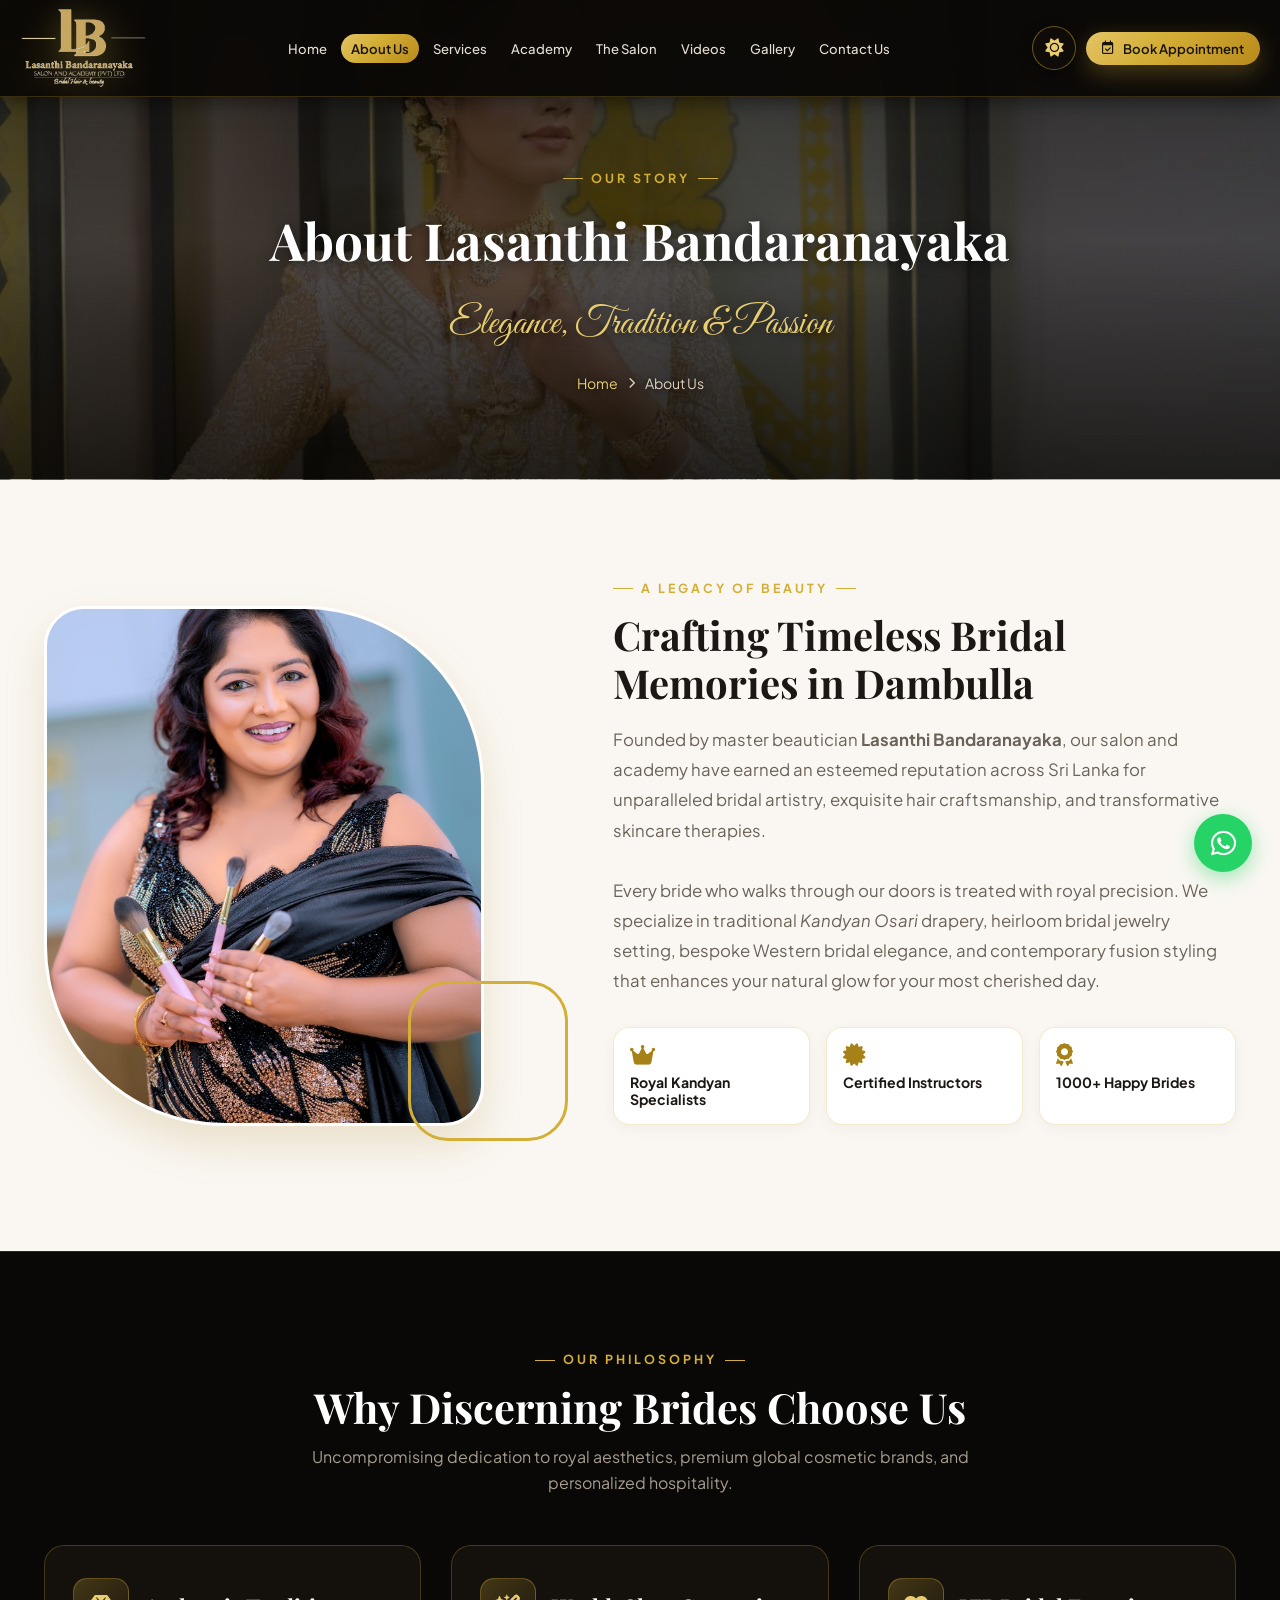
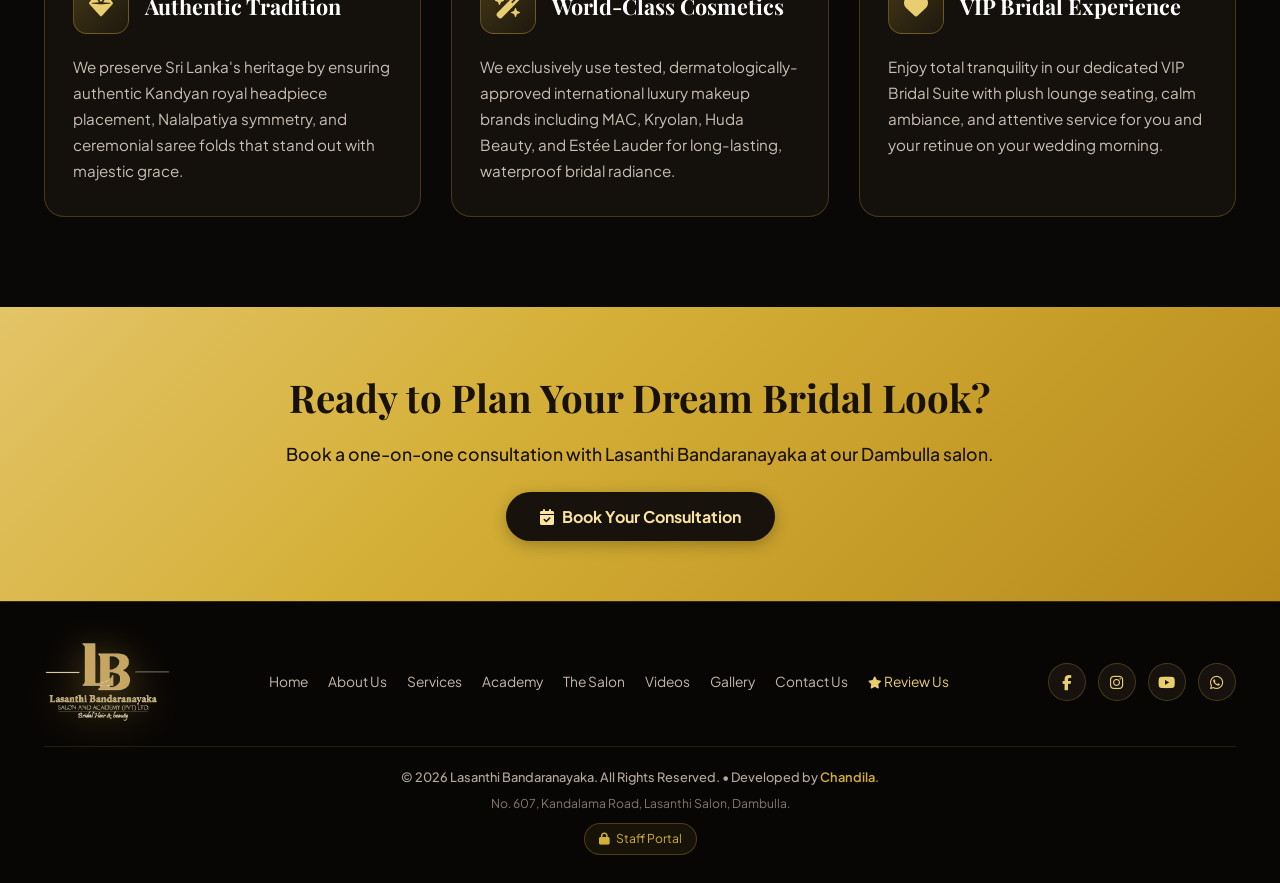
==== commit 0446e86b: "done" ====
--- a/about.html
+++ b/about.html
@@ -199,7 +199,7 @@
       </div>
 
       <div class="footer-bottom-copy">
-        <div class="footer-copy-text">&copy; 2025 Lasanthi Bandaranayaka. All Rights Reserved.</div>
+        <div class="footer-copy-text">&copy; 2026 Lasanthi Bandaranayaka. All Rights Reserved. &bull; Developed by <a href="https://www.facebook.com/chandilagroups/" target="_blank" rel="noopener" class="footer-dev-link">Chandila</a>.</div>
         <div class="footer-address-text">No. 607, Kandalama Road, Lasanthi Salon, Dambulla.</div>
         <div class="footer-staff-wrap">
           <a href="admin/login.php" class="footer-staff-link"><i class="fa-solid fa-lock"></i> Staff Portal</a>
--- a/assets/css/style.css
+++ b/assets/css/style.css
@@ -2199,6 +2199,18 @@
   gap: 6px;
 }
 
+.footer-dev-link {
+  color: var(--color-gold-400);
+  text-decoration: none;
+  font-weight: 600;
+  transition: var(--transition);
+}
+
+.footer-dev-link:hover {
+  color: var(--color-gold-300);
+  text-decoration: underline;
+}
+
 .footer-copy-text {
   font-weight: 500;
   color: #b5a999;
